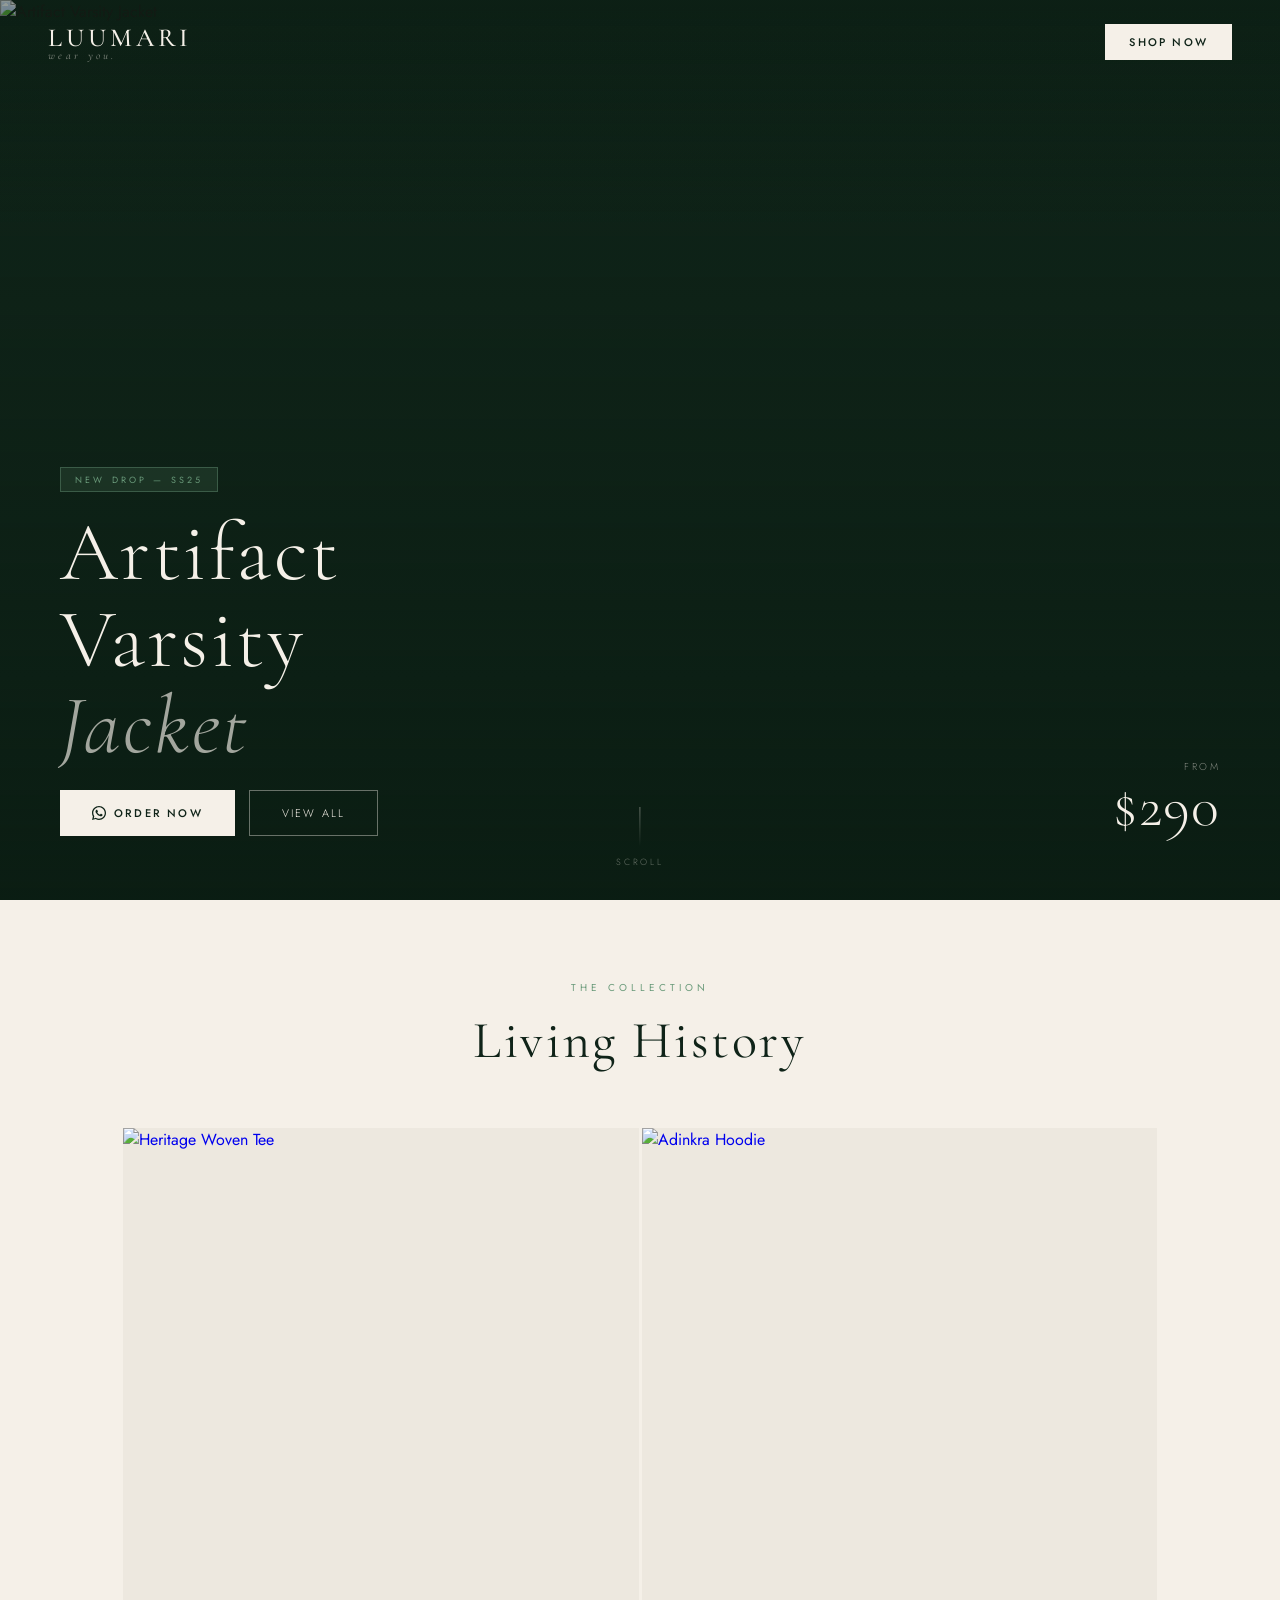
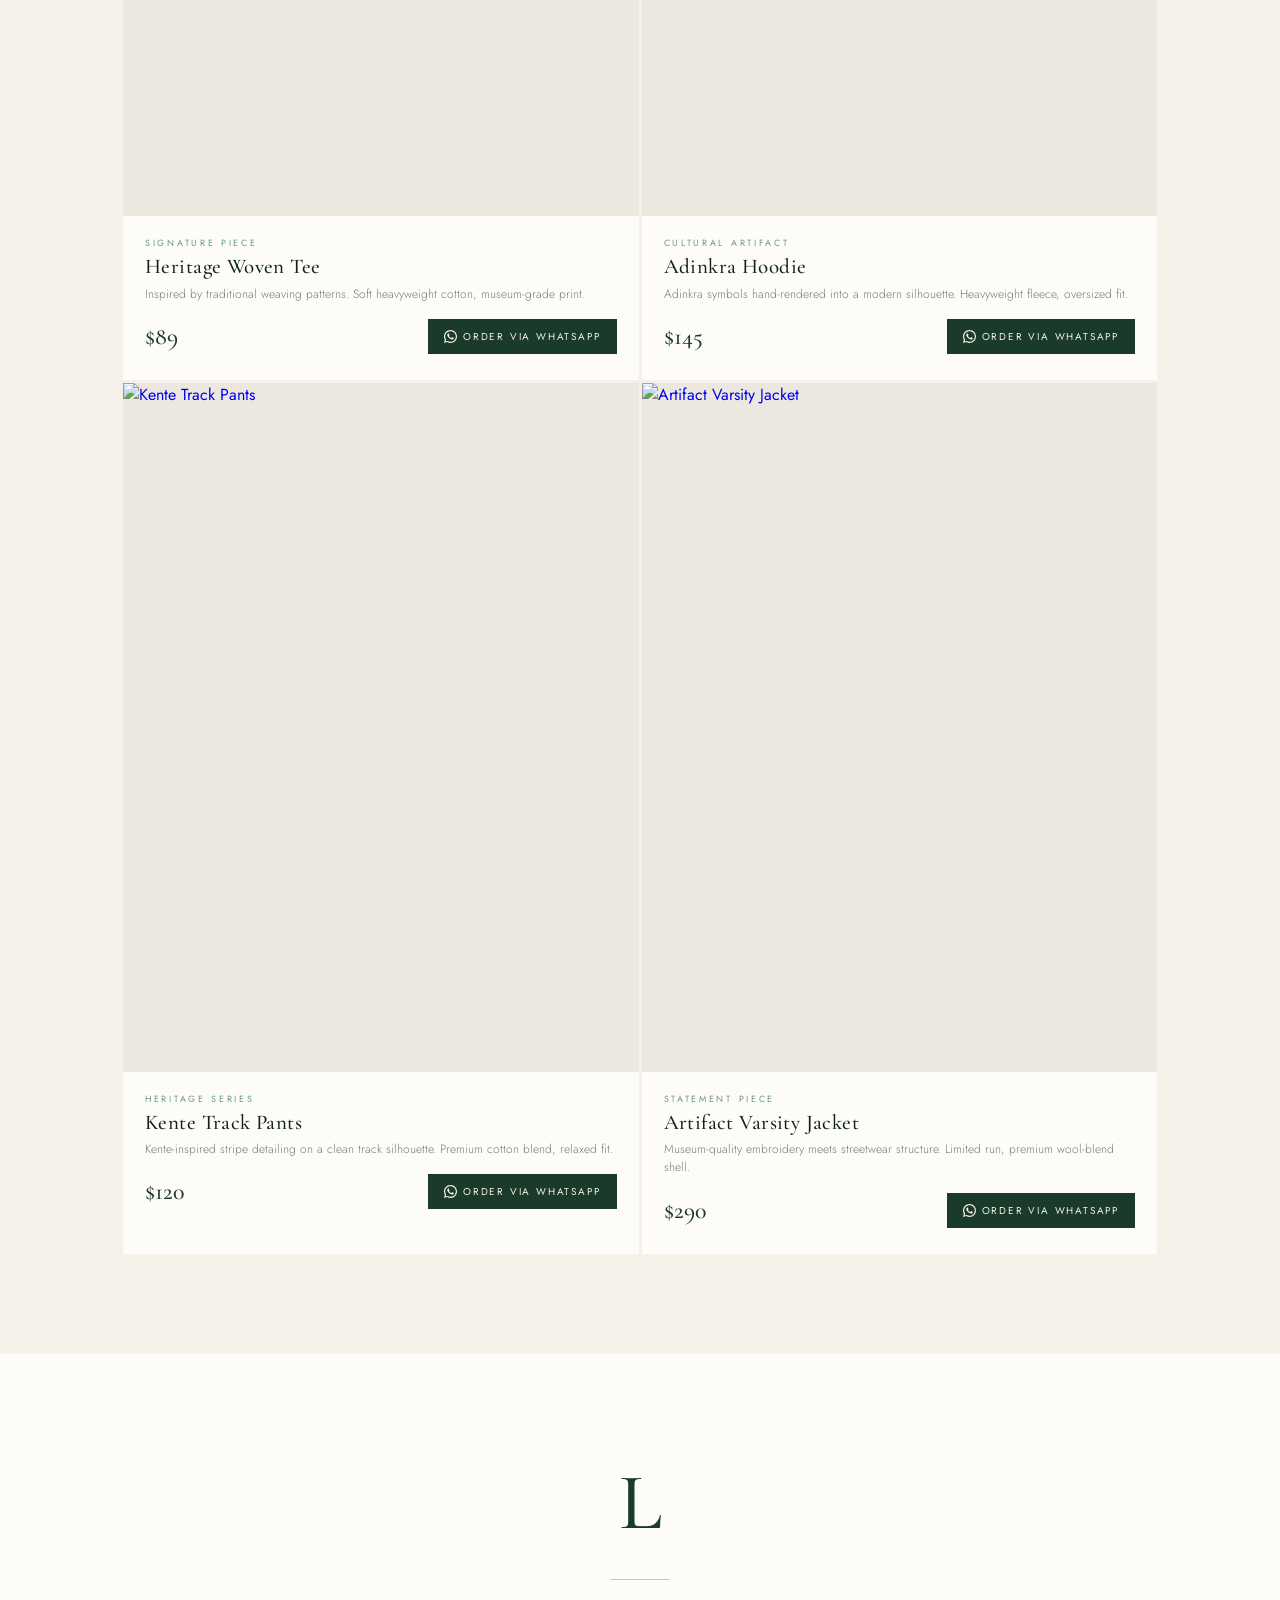
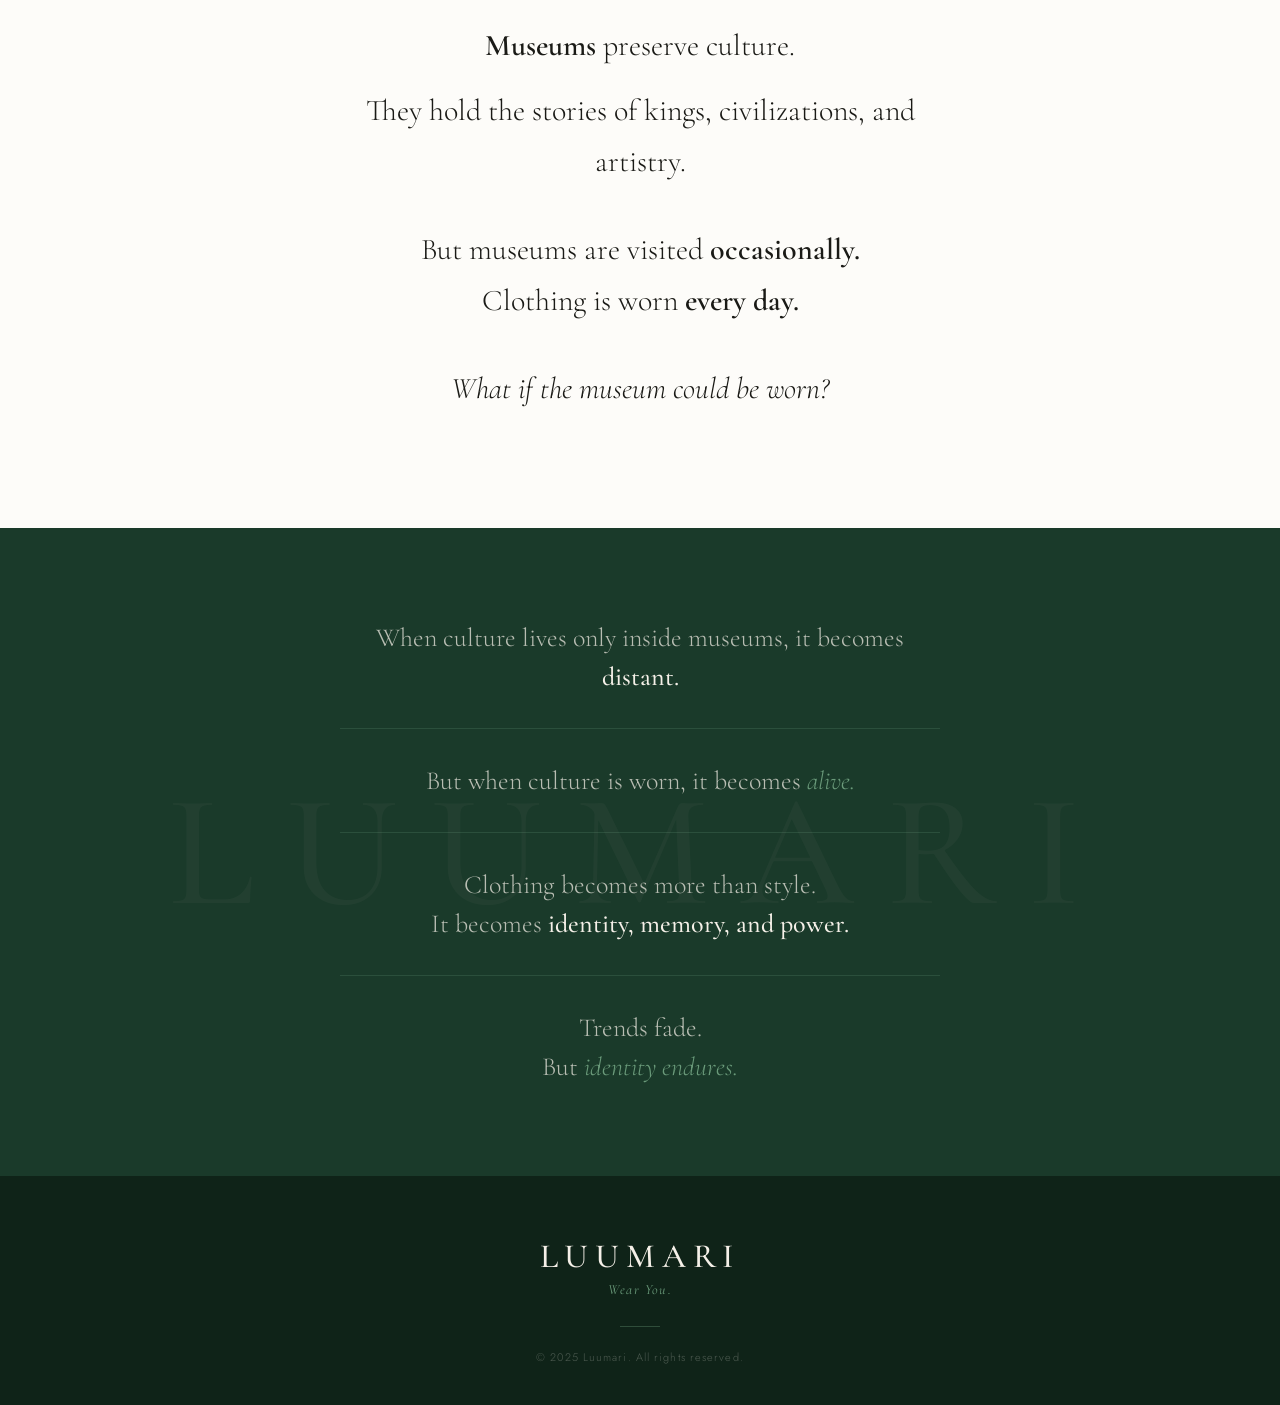
==== luumari-1.html @ 7f10e428 "Rename luumari-6.html to luumari-1.html" ====
<!DOCTYPE html>
<html lang="en">
<head>
<meta charset="UTF-8" />
<meta name="viewport" content="width=device-width, initial-scale=1.0" />
<title>LUUMARI — Wear You.</title>
<link href="https://fonts.googleapis.com/css2?family=Cormorant+Garamond:ital,wght@0,300;0,400;0,500;0,600;1,300;1,400;1,500&family=Jost:wght@200;300;400;500&display=swap" rel="stylesheet">
<style>
  :root {
    --forest: #1a3a2a;
    --forest-deep: #0f2318;
    --sage: #6a9a7a;
    --cream: #f5f0e8;
    --cream-dark: #ede8df;
    --ink: #1a1a16;
    --muted: #7a7a72;
    --white: #fdfcf9;
  }

  * { margin: 0; padding: 0; box-sizing: border-box; }
  html { scroll-behavior: smooth; }

  body {
    font-family: 'Jost', sans-serif;
    background: var(--cream);
    color: var(--ink);
    overflow-x: hidden;
  }

  /* ── NAV ── */
  nav {
    position: fixed;
    top: 0; left: 0; right: 0;
    z-index: 100;
    padding: 22px 48px;
    display: flex;
    align-items: center;
    justify-content: space-between;
    /* starts transparent over hero image */
    background: transparent;
    transition: background 0.5s ease, backdrop-filter 0.5s ease, border-color 0.5s ease;
    border-bottom: 1px solid transparent;
  }
  nav.scrolled {
    background: rgba(245,240,232,0.93);
    backdrop-filter: blur(14px);
    border-bottom-color: rgba(26,58,42,0.1);
  }

  .nav-logo {
    font-family: 'Cormorant Garamond', serif;
    font-size: 26px;
    font-weight: 500;
    letter-spacing: 0.15em;
    color: var(--cream);
    text-decoration: none;
    transition: color 0.5s ease;
  }
  .nav-logo span {
    font-style: italic;
    font-weight: 300;
    font-size: 11px;
    display: block;
    letter-spacing: 0.3em;
    color: rgba(245,240,232,0.6);
    margin-top: -4px;
    text-transform: lowercase;
    transition: color 0.5s ease;
  }
  nav.scrolled .nav-logo { color: var(--forest-deep); }
  nav.scrolled .nav-logo span { color: var(--sage); }

  .nav-cta {
    background: var(--cream);
    color: var(--forest-deep);
    text-decoration: none;
    padding: 10px 24px;
    font-size: 11px;
    letter-spacing: 0.2em;
    text-transform: uppercase;
    font-weight: 500;
    transition: background 0.3s, color 0.3s;
  }
  nav.scrolled .nav-cta {
    background: var(--forest);
    color: var(--cream);
  }
  .nav-cta:hover { opacity: 0.85; }

  /* ── HERO — full bleed product image ── */
  .hero {
    position: relative;
    width: 100%;
    height: 100vh;
    min-height: 600px;
    overflow: hidden;
    background: var(--forest-deep);
  }

  .hero-img {
    position: absolute;
    inset: 0;
    width: 100%; height: 100%;
    object-fit: cover;
    object-position: center top;
    display: block;
    /* subtle zoom-in on load */
    animation: heroZoom 8s ease forwards;
  }

  @keyframes heroZoom {
    from { transform: scale(1.08); }
    to   { transform: scale(1.0); }
  }

  /* dark gradient at bottom for text legibility */
  .hero-gradient {
    position: absolute;
    inset: 0;
    background:
      linear-gradient(to top, rgba(10,28,18,0.82) 0%, rgba(10,28,18,0.3) 40%, rgba(10,28,18,0.08) 70%, transparent 100%);
    pointer-events: none;
  }

  /* thin top gradient so nav reads on image */
  .hero-gradient-top {
    position: absolute;
    inset: 0;
    background: linear-gradient(to bottom, rgba(10,28,18,0.45) 0%, transparent 25%);
    pointer-events: none;
  }

  .hero-content {
    position: absolute;
    bottom: 0; left: 0; right: 0;
    padding: 0 60px 64px;
    display: flex;
    align-items: flex-end;
    justify-content: space-between;
    gap: 40px;
  }

  .hero-text { flex: 1; }

  .hero-tag {
    display: inline-block;
    font-size: 9px;
    letter-spacing: 0.35em;
    text-transform: uppercase;
    color: var(--sage);
    background: rgba(106,154,122,0.15);
    border: 1px solid rgba(106,154,122,0.4);
    padding: 5px 14px;
    margin-bottom: 18px;
    animation: fadeUp 0.7s 0.2s ease both;
  }

  .hero h1 {
    font-family: 'Cormorant Garamond', serif;
    font-size: clamp(42px, 6.5vw, 86px);
    font-weight: 300;
    color: var(--cream);
    line-height: 1.04;
    letter-spacing: 0.03em;
    margin-bottom: 20px;
    animation: fadeUp 0.7s 0.35s ease both;
  }
  .hero h1 em { font-style: italic; color: rgba(245,240,232,0.65); }

  .hero-actions {
    display: flex;
    gap: 14px;
    flex-wrap: wrap;
    animation: fadeUp 0.7s 0.5s ease both;
  }

  .hero-btn-primary {
    background: var(--cream);
    color: var(--forest-deep);
    text-decoration: none;
    padding: 14px 32px;
    font-size: 11px;
    letter-spacing: 0.2em;
    text-transform: uppercase;
    font-weight: 500;
    transition: opacity 0.3s;
    display: inline-flex;
    align-items: center;
    gap: 8px;
  }
  .hero-btn-primary:hover { opacity: 0.88; }

  .hero-btn-secondary {
    border: 1px solid rgba(245,240,232,0.4);
    color: var(--cream);
    text-decoration: none;
    padding: 14px 32px;
    font-size: 11px;
    letter-spacing: 0.2em;
    text-transform: uppercase;
    font-weight: 300;
    transition: border-color 0.3s, background 0.3s;
  }
  .hero-btn-secondary:hover {
    border-color: rgba(245,240,232,0.8);
    background: rgba(245,240,232,0.08);
  }

  /* price badge — top right of hero */
  .hero-badge {
    flex-shrink: 0;
    text-align: right;
    animation: fadeUp 0.7s 0.6s ease both;
  }
  .hero-badge-label {
    font-size: 10px;
    letter-spacing: 0.25em;
    text-transform: uppercase;
    color: rgba(245,240,232,0.5);
    display: block;
    margin-bottom: 4px;
    font-weight: 300;
  }
  .hero-badge-price {
    font-family: 'Cormorant Garamond', serif;
    font-size: clamp(36px, 5vw, 58px);
    font-weight: 300;
    color: var(--cream);
    line-height: 1;
    letter-spacing: 0.02em;
  }

  /* scroll indicator */
  .scroll-hint {
    position: absolute;
    bottom: 32px;
    left: 50%;
    transform: translateX(-50%);
    display: flex;
    flex-direction: column;
    align-items: center;
    gap: 8px;
    animation: fadeIn 1s 1.2s ease both;
    pointer-events: none;
  }
  .scroll-hint span {
    font-size: 9px;
    letter-spacing: 0.3em;
    text-transform: uppercase;
    color: rgba(245,240,232,0.4);
    font-weight: 300;
  }
  .scroll-line {
    width: 1px;
    height: 40px;
    background: linear-gradient(to bottom, rgba(245,240,232,0.4), transparent);
    animation: scrollPulse 2s 1.5s ease-in-out infinite;
  }
  @keyframes scrollPulse {
    0%,100% { opacity: 0.4; transform: scaleY(1); }
    50% { opacity: 1; transform: scaleY(0.6); }
  }

  /* ── PRODUCT GRID ── */
  .products {
    padding: 80px 0 100px;
    background: var(--cream);
  }
  .section-header {
    text-align: center;
    margin-bottom: 56px;
    padding: 0 24px;
  }
  .section-eyebrow {
    font-size: 10px;
    letter-spacing: 0.4em;
    text-transform: uppercase;
    color: var(--sage);
    margin-bottom: 14px;
    font-weight: 400;
    display: block;
  }
  .section-title {
    font-family: 'Cormorant Garamond', serif;
    font-size: clamp(32px, 5vw, 52px);
    font-weight: 400;
    color: var(--forest-deep);
    letter-spacing: 0.05em;
  }

  .products-grid {
    display: grid;
    grid-template-columns: repeat(2, 1fr);
    gap: 3px;
    max-width: 1040px;
    margin: 0 auto;
    padding: 0 3px;
  }

  .product-card {
    background: var(--white);
    overflow: hidden;
    text-decoration: none;
    display: block;
    transition: transform 0.4s ease, box-shadow 0.4s ease;
  }
  .product-card:hover {
    transform: translateY(-6px);
    box-shadow: 0 20px 60px rgba(15,35,24,0.15);
  }

  .product-img-wrap {
    width: 100%;
    aspect-ratio: 3/4;
    overflow: hidden;
    position: relative;
    background: var(--cream-dark);
  }
  .product-img {
    width: 100%; height: 100%;
    object-fit: cover;
    display: block;
    transition: transform 0.7s ease;
  }
  .product-card:hover .product-img { transform: scale(1.06); }

  .product-overlay {
    position: absolute;
    inset: 0;
    background: rgba(15,35,24,0.45);
    display: flex;
    align-items: center;
    justify-content: center;
    opacity: 0;
    transition: opacity 0.4s ease;
  }
  .product-card:hover .product-overlay { opacity: 1; }
  .overlay-text {
    color: var(--cream);
    font-size: 11px;
    letter-spacing: 0.25em;
    text-transform: uppercase;
    font-weight: 400;
    border: 1px solid rgba(245,240,232,0.6);
    padding: 12px 28px;
  }

  .product-info {
    padding: 20px 22px 26px;
    border-top: 1px solid var(--cream-dark);
  }
  .product-tag {
    font-size: 9px;
    letter-spacing: 0.3em;
    text-transform: uppercase;
    color: var(--sage);
    font-weight: 400;
    margin-bottom: 5px;
    display: block;
  }
  .product-name {
    font-family: 'Cormorant Garamond', serif;
    font-size: 21px;
    font-weight: 500;
    color: var(--forest-deep);
    margin-bottom: 4px;
    line-height: 1.25;
    letter-spacing: 0.02em;
  }
  .product-desc {
    font-size: 12px;
    color: var(--muted);
    line-height: 1.55;
    font-weight: 300;
    margin-bottom: 16px;
  }
  .product-footer {
    display: flex;
    align-items: center;
    justify-content: space-between;
    gap: 12px;
  }
  .product-price {
    font-family: 'Cormorant Garamond', serif;
    font-size: 24px;
    font-weight: 500;
    color: var(--forest);
  }
  .product-btn {
    background: var(--forest);
    color: var(--cream);
    border: none;
    padding: 10px 16px;
    font-family: 'Jost', sans-serif;
    font-size: 10px;
    letter-spacing: 0.18em;
    text-transform: uppercase;
    cursor: pointer;
    transition: background 0.3s;
    text-decoration: none;
    display: inline-flex;
    align-items: center;
    gap: 6px;
    white-space: nowrap;
  }
  .product-btn:hover { background: var(--forest-deep); }
  .product-btn svg { width: 13px; height: 13px; fill: currentColor; flex-shrink: 0; }

  /* ── MANIFESTO ── */
  .manifesto {
    background: var(--white);
    padding: 100px 24px;
    text-align: center;
  }
  .manifesto-l {
    font-family: 'Cormorant Garamond', serif;
    font-size: 80px;
    color: var(--forest);
    font-weight: 500;
    margin-bottom: 28px;
    display: block;
  }
  .manifesto-rule {
    width: 60px; height: 1px;
    background: var(--forest);
    margin: 0 auto 40px;
    opacity: 0.25;
  }
  .manifesto p {
    font-family: 'Cormorant Garamond', serif;
    font-size: clamp(20px, 3vw, 30px);
    font-weight: 300;
    color: var(--ink);
    line-height: 1.7;
    max-width: 580px;
    margin: 0 auto 14px;
  }
  .manifesto p strong { font-weight: 600; }
  .manifesto p em { font-style: italic; }

  /* ── VISION BAND ── */
  .vision-band {
    background: var(--forest);
    padding: 90px 24px;
    display: flex;
    flex-direction: column;
    align-items: center;
    overflow: hidden;
    position: relative;
  }
  .vision-band::before {
    content: 'LUUMARI';
    font-family: 'Cormorant Garamond', serif;
    font-size: clamp(60px, 14vw, 160px);
    font-weight: 500;
    color: rgba(245,240,232,0.035);
    position: absolute;
    white-space: nowrap;
    letter-spacing: 0.2em;
    pointer-events: none;
    top: 50%;
    transform: translateY(-50%);
    user-select: none;
  }
  .vision-statements {
    display: flex;
    flex-direction: column;
    align-items: center;
    gap: 32px;
    max-width: 600px;
    text-align: center;
    position: relative;
    z-index: 1;
  }
  .vision-item {
    font-family: 'Cormorant Garamond', serif;
    font-size: clamp(18px, 3vw, 26px);
    color: rgba(245,240,232,0.72);
    font-weight: 300;
    line-height: 1.5;
    border-top: 1px solid rgba(106,154,122,0.22);
    padding-top: 32px;
    width: 100%;
  }
  .vision-item:first-child { border-top: none; padding-top: 0; }
  .vision-item strong { color: var(--cream); font-weight: 500; }
  .vision-item em { font-style: italic; color: var(--sage); }

  /* ── FOOTER ── */
  footer {
    background: var(--forest-deep);
    padding: 60px 24px 40px;
    text-align: center;
  }
  .footer-logo {
    font-family: 'Cormorant Garamond', serif;
    font-size: 34px;
    font-weight: 500;
    letter-spacing: 0.2em;
    color: var(--cream);
    display: block;
    margin-bottom: 4px;
  }
  .footer-tagline {
    font-family: 'Cormorant Garamond', serif;
    font-style: italic;
    font-size: 14px;
    color: var(--sage);
    letter-spacing: 0.1em;
    margin-bottom: 28px;
    display: block;
  }
  .footer-rule {
    width: 40px; height: 1px;
    background: rgba(106,154,122,0.35);
    margin: 0 auto 22px;
  }
  .footer-copy {
    font-size: 11px;
    color: rgba(245,240,232,0.28);
    letter-spacing: 0.1em;
    font-weight: 300;
  }

  /* ── ANIMATIONS ── */
  @keyframes fadeUp {
    from { opacity: 0; transform: translateY(22px); }
    to   { opacity: 1; transform: translateY(0); }
  }
  @keyframes fadeIn {
    from { opacity: 0; }
    to   { opacity: 1; }
  }

  /* ── MOBILE ── */
  @media (max-width: 680px) {
    nav { padding: 18px 20px; }
    .hero-content {
      flex-direction: column;
      align-items: flex-start;
      padding: 0 24px 48px;
      gap: 20px;
    }
    .hero-badge { text-align: left; }
    .scroll-hint { display: none; }
    .products-grid { grid-template-columns: 1fr; }
    .vision-band { padding: 60px 20px; }
    .product-info { padding: 16px 16px 20px; }
  }
</style>
</head>
<body>

<!-- NAV -->
<nav id="nav">
  <a href="#" class="nav-logo">
    LUUMARI
    <span>Wear You.</span>
  </a>
  <a href="#products" class="nav-cta">Shop Now</a>
</nav>

<!-- HERO — full bleed product image -->
<section class="hero">
  <!-- Varsity jacket / styled model shot from Unsplash -->
  <img
    class="hero-img"
    src="https://images.unsplash.com/photo-1551488831-00ddcb6c6bd3?w=1800&q=90&fit=crop&crop=top"
    alt="Artifact Varsity Jacket"
  />
  <div class="hero-gradient-top"></div>
  <div class="hero-gradient"></div>

  <div class="hero-content">
    <div class="hero-text">
      <span class="hero-tag">New Drop — SS25</span>
      <h1>Artifact<br>Varsity<br><em>Jacket</em></h1>
      <div class="hero-actions">
        <a href="https://wa.me/1234567890?text=Hi%20Luumari%2C%20I%27m%20interested%20in%20the%20Artifact%20Varsity%20Jacket" class="hero-btn-primary" target="_blank" rel="noopener">
          <svg width="14" height="14" viewBox="0 0 24 24" fill="currentColor"><path d="M17.472 14.382c-.297-.149-1.758-.867-2.03-.967-.273-.099-.471-.148-.67.15-.197.297-.767.966-.94 1.164-.173.199-.347.223-.644.075-.297-.15-1.255-.463-2.39-1.475-.883-.788-1.48-1.761-1.653-2.059-.173-.297-.018-.458.13-.606.134-.133.298-.347.446-.52.149-.174.198-.298.298-.497.099-.198.05-.371-.025-.52-.075-.149-.669-1.612-.916-2.207-.242-.579-.487-.5-.669-.51-.173-.008-.371-.01-.57-.01-.198 0-.52.074-.792.372-.272.297-1.04 1.016-1.04 2.479 0 1.462 1.065 2.875 1.213 3.074.149.198 2.096 3.2 5.077 4.487.709.306 1.262.489 1.694.625.712.227 1.36.195 1.871.118.571-.085 1.758-.719 2.006-1.413.248-.694.248-1.289.173-1.413-.074-.124-.272-.198-.57-.347z"/><path d="M12.005 0C5.374 0 0 5.373 0 12c0 2.117.554 4.103 1.523 5.83L.057 23.868l6.192-1.626C7.957 23.437 9.942 24 12.005 24 18.63 24 24 18.627 24 12S18.63 0 12.005 0zm.001 21.818c-1.832 0-3.53-.494-4.99-1.352l-.357-.211-3.676.965.983-3.58-.234-.368A9.808 9.808 0 012.18 12c0-5.415 4.409-9.818 9.826-9.818 5.417 0 9.826 4.403 9.826 9.818 0 5.415-4.41 9.818-9.826 9.818z"/></svg>
          Order Now
        </a>
        <a href="#products" class="hero-btn-secondary">View All</a>
      </div>
    </div>

    <div class="hero-badge">
      <span class="hero-badge-label">From</span>
      <span class="hero-badge-price">$290</span>
    </div>
  </div>

  <div class="scroll-hint">
    <div class="scroll-line"></div>
    <span>Scroll</span>
  </div>
</section>

<!-- PRODUCT GRID -->
<section class="products" id="products">
  <div class="section-header">
    <span class="section-eyebrow">The Collection</span>
    <h2 class="section-title">Living History</h2>
  </div>

  <div class="products-grid">

    <!-- Product 1 -->
    <a href="https://wa.me/1234567890?text=Hi%20Luumari%2C%20I%27m%20interested%20in%20the%20Heritage%20Woven%20Tee" class="product-card" target="_blank" rel="noopener">
      <div class="product-img-wrap">
        <img class="product-img"
          src="https://images.unsplash.com/photo-1620799140408-edc6dcb6d633?w=800&q=80&fit=crop&crop=top"
          alt="Heritage Woven Tee" loading="lazy" />
        <div class="product-overlay"><span class="overlay-text">Order on WhatsApp</span></div>
      </div>
      <div class="product-info">
        <span class="product-tag">Signature Piece</span>
        <div class="product-name">Heritage Woven Tee</div>
        <div class="product-desc">Inspired by traditional weaving patterns. Soft heavyweight cotton, museum-grade print.</div>
        <div class="product-footer">
          <span class="product-price">$89</span>
          <span class="product-btn">
            <svg viewBox="0 0 24 24"><path d="M17.472 14.382c-.297-.149-1.758-.867-2.03-.967-.273-.099-.471-.148-.67.15-.197.297-.767.966-.94 1.164-.173.199-.347.223-.644.075-.297-.15-1.255-.463-2.39-1.475-.883-.788-1.48-1.761-1.653-2.059-.173-.297-.018-.458.13-.606.134-.133.298-.347.446-.52.149-.174.198-.298.298-.497.099-.198.05-.371-.025-.52-.075-.149-.669-1.612-.916-2.207-.242-.579-.487-.5-.669-.51-.173-.008-.371-.01-.57-.01-.198 0-.52.074-.792.372-.272.297-1.04 1.016-1.04 2.479 0 1.462 1.065 2.875 1.213 3.074.149.198 2.096 3.2 5.077 4.487.709.306 1.262.489 1.694.625.712.227 1.36.195 1.871.118.571-.085 1.758-.719 2.006-1.413.248-.694.248-1.289.173-1.413-.074-.124-.272-.198-.57-.347z"/><path d="M12.005 0C5.374 0 0 5.373 0 12c0 2.117.554 4.103 1.523 5.83L.057 23.868l6.192-1.626C7.957 23.437 9.942 24 12.005 24 18.63 24 24 18.627 24 12S18.63 0 12.005 0zm.001 21.818c-1.832 0-3.53-.494-4.99-1.352l-.357-.211-3.676.965.983-3.58-.234-.368A9.808 9.808 0 012.18 12c0-5.415 4.409-9.818 9.826-9.818 5.417 0 9.826 4.403 9.826 9.818 0 5.415-4.41 9.818-9.826 9.818z"/></svg>
            Order via WhatsApp
          </span>
        </div>
      </div>
    </a>

    <!-- Product 2 -->
    <a href="https://wa.me/1234567890?text=Hi%20Luumari%2C%20I%27m%20interested%20in%20the%20Adinkra%20Hoodie" class="product-card" target="_blank" rel="noopener">
      <div class="product-img-wrap">
        <img class="product-img"
          src="https://images.unsplash.com/photo-1611911813383-67769b37a149?w=800&q=80&fit=crop&crop=top"
          alt="Adinkra Hoodie" loading="lazy" />
        <div class="product-overlay"><span class="overlay-text">Order on WhatsApp</span></div>
      </div>
      <div class="product-info">
        <span class="product-tag">Cultural Artifact</span>
        <div class="product-name">Adinkra Hoodie</div>
        <div class="product-desc">Adinkra symbols hand-rendered into a modern silhouette. Heavyweight fleece, oversized fit.</div>
        <div class="product-footer">
          <span class="product-price">$145</span>
          <span class="product-btn">
            <svg viewBox="0 0 24 24"><path d="M17.472 14.382c-.297-.149-1.758-.867-2.03-.967-.273-.099-.471-.148-.67.15-.197.297-.767.966-.94 1.164-.173.199-.347.223-.644.075-.297-.15-1.255-.463-2.39-1.475-.883-.788-1.48-1.761-1.653-2.059-.173-.297-.018-.458.13-.606.134-.133.298-.347.446-.52.149-.174.198-.298.298-.497.099-.198.05-.371-.025-.52-.075-.149-.669-1.612-.916-2.207-.242-.579-.487-.5-.669-.51-.173-.008-.371-.01-.57-.01-.198 0-.52.074-.792.372-.272.297-1.04 1.016-1.04 2.479 0 1.462 1.065 2.875 1.213 3.074.149.198 2.096 3.2 5.077 4.487.709.306 1.262.489 1.694.625.712.227 1.36.195 1.871.118.571-.085 1.758-.719 2.006-1.413.248-.694.248-1.289.173-1.413-.074-.124-.272-.198-.57-.347z"/><path d="M12.005 0C5.374 0 0 5.373 0 12c0 2.117.554 4.103 1.523 5.83L.057 23.868l6.192-1.626C7.957 23.437 9.942 24 12.005 24 18.63 24 24 18.627 24 12S18.63 0 12.005 0zm.001 21.818c-1.832 0-3.53-.494-4.99-1.352l-.357-.211-3.676.965.983-3.58-.234-.368A9.808 9.808 0 012.18 12c0-5.415 4.409-9.818 9.826-9.818 5.417 0 9.826 4.403 9.826 9.818 0 5.415-4.41 9.818-9.826 9.818z"/></svg>
            Order via WhatsApp
          </span>
        </div>
      </div>
    </a>

    <!-- Product 3 -->
    <a href="https://wa.me/1234567890?text=Hi%20Luumari%2C%20I%27m%20interested%20in%20the%20Kente%20Track%20Pants" class="product-card" target="_blank" rel="noopener">
      <div class="product-img-wrap">
        <img class="product-img"
          src="https://images.unsplash.com/photo-1509631179647-0177331693ae?w=800&q=80&fit=crop&crop=top"
          alt="Kente Track Pants" loading="lazy" />
        <div class="product-overlay"><span class="overlay-text">Order on WhatsApp</span></div>
      </div>
      <div class="product-info">
        <span class="product-tag">Heritage Series</span>
        <div class="product-name">Kente Track Pants</div>
        <div class="product-desc">Kente-inspired stripe detailing on a clean track silhouette. Premium cotton blend, relaxed fit.</div>
        <div class="product-footer">
          <span class="product-price">$120</span>
          <span class="product-btn">
            <svg viewBox="0 0 24 24"><path d="M17.472 14.382c-.297-.149-1.758-.867-2.03-.967-.273-.099-.471-.148-.67.15-.197.297-.767.966-.94 1.164-.173.199-.347.223-.644.075-.297-.15-1.255-.463-2.39-1.475-.883-.788-1.48-1.761-1.653-2.059-.173-.297-.018-.458.13-.606.134-.133.298-.347.446-.52.149-.174.198-.298.298-.497.099-.198.05-.371-.025-.52-.075-.149-.669-1.612-.916-2.207-.242-.579-.487-.5-.669-.51-.173-.008-.371-.01-.57-.01-.198 0-.52.074-.792.372-.272.297-1.04 1.016-1.04 2.479 0 1.462 1.065 2.875 1.213 3.074.149.198 2.096 3.2 5.077 4.487.709.306 1.262.489 1.694.625.712.227 1.36.195 1.871.118.571-.085 1.758-.719 2.006-1.413.248-.694.248-1.289.173-1.413-.074-.124-.272-.198-.57-.347z"/><path d="M12.005 0C5.374 0 0 5.373 0 12c0 2.117.554 4.103 1.523 5.83L.057 23.868l6.192-1.626C7.957 23.437 9.942 24 12.005 24 18.63 24 24 18.627 24 12S18.63 0 12.005 0zm.001 21.818c-1.832 0-3.53-.494-4.99-1.352l-.357-.211-3.676.965.983-3.58-.234-.368A9.808 9.808 0 012.18 12c0-5.415 4.409-9.818 9.826-9.818 5.417 0 9.826 4.403 9.826 9.818 0 5.415-4.41 9.818-9.826 9.818z"/></svg>
            Order via WhatsApp
          </span>
        </div>
      </div>
    </a>

    <!-- Product 4 -->
    <a href="https://wa.me/1234567890?text=Hi%20Luumari%2C%20I%27m%20interested%20in%20the%20Artifact%20Varsity%20Jacket" class="product-card" target="_blank" rel="noopener">
      <div class="product-img-wrap">
        <img class="product-img"
          src="https://images.unsplash.com/photo-1551488831-00ddcb6c6bd3?w=800&q=80&fit=crop&crop=top"
          alt="Artifact Varsity Jacket" loading="lazy" />
        <div class="product-overlay"><span class="overlay-text">Order on WhatsApp</span></div>
      </div>
      <div class="product-info">
        <span class="product-tag">Statement Piece</span>
        <div class="product-name">Artifact Varsity Jacket</div>
        <div class="product-desc">Museum-quality embroidery meets streetwear structure. Limited run, premium wool-blend shell.</div>
        <div class="product-footer">
          <span class="product-price">$290</span>
          <span class="product-btn">
            <svg viewBox="0 0 24 24"><path d="M17.472 14.382c-.297-.149-1.758-.867-2.03-.967-.273-.099-.471-.148-.67.15-.197.297-.767.966-.94 1.164-.173.199-.347.223-.644.075-.297-.15-1.255-.463-2.39-1.475-.883-.788-1.48-1.761-1.653-2.059-.173-.297-.018-.458.13-.606.134-.133.298-.347.446-.52.149-.174.198-.298.298-.497.099-.198.05-.371-.025-.52-.075-.149-.669-1.612-.916-2.207-.242-.579-.487-.5-.669-.51-.173-.008-.371-.01-.57-.01-.198 0-.52.074-.792.372-.272.297-1.04 1.016-1.04 2.479 0 1.462 1.065 2.875 1.213 3.074.149.198 2.096 3.2 5.077 4.487.709.306 1.262.489 1.694.625.712.227 1.36.195 1.871.118.571-.085 1.758-.719 2.006-1.413.248-.694.248-1.289.173-1.413-.074-.124-.272-.198-.57-.347z"/><path d="M12.005 0C5.374 0 0 5.373 0 12c0 2.117.554 4.103 1.523 5.83L.057 23.868l6.192-1.626C7.957 23.437 9.942 24 12.005 24 18.63 24 24 18.627 24 12S18.63 0 12.005 0zm.001 21.818c-1.832 0-3.53-.494-4.99-1.352l-.357-.211-3.676.965.983-3.58-.234-.368A9.808 9.808 0 012.18 12c0-5.415 4.409-9.818 9.826-9.818 5.417 0 9.826 4.403 9.826 9.818 0 5.415-4.41 9.818-9.826 9.818z"/></svg>
            Order via WhatsApp
          </span>
        </div>
      </div>
    </a>

  </div>
</section>

<!-- THE IDEA -->
<section class="manifesto">
  <span class="manifesto-l">L</span>
  <div class="manifesto-rule"></div>
  <p><strong>Museums</strong> preserve culture.</p>
  <p>They hold the stories of kings, civilizations, and artistry.</p>
  <br>
  <p>But museums are visited <strong>occasionally.</strong><br>Clothing is worn <strong>every day.</strong></p>
  <br>
  <p><em>What if the museum could be worn?</em></p>
</section>

<!-- VISION BAND -->
<section class="vision-band">
  <div class="vision-statements">
    <div class="vision-item">When culture lives only inside museums, it becomes <strong>distant.</strong></div>
    <div class="vision-item">But when culture is worn, it becomes <em>alive.</em></div>
    <div class="vision-item">Clothing becomes more than style.<br>It becomes <strong>identity, memory, and power.</strong></div>
    <div class="vision-item">Trends fade.<br>But <em>identity endures.</em></div>
  </div>
</section>

<!-- FOOTER -->
<footer>
  <span class="footer-logo">LUUMARI</span>
  <span class="footer-tagline">Wear You.</span>
  <div class="footer-rule"></div>
  <p class="footer-copy">© 2025 Luumari. All rights reserved.</p>
</footer>

<script>
  // Nav becomes solid on scroll
  const nav = document.getElementById('nav');
  window.addEventListener('scroll', () => {
    nav.classList.toggle('scrolled', window.scrollY > 60);
  }, { passive: true });
</script>

</body>
</html>
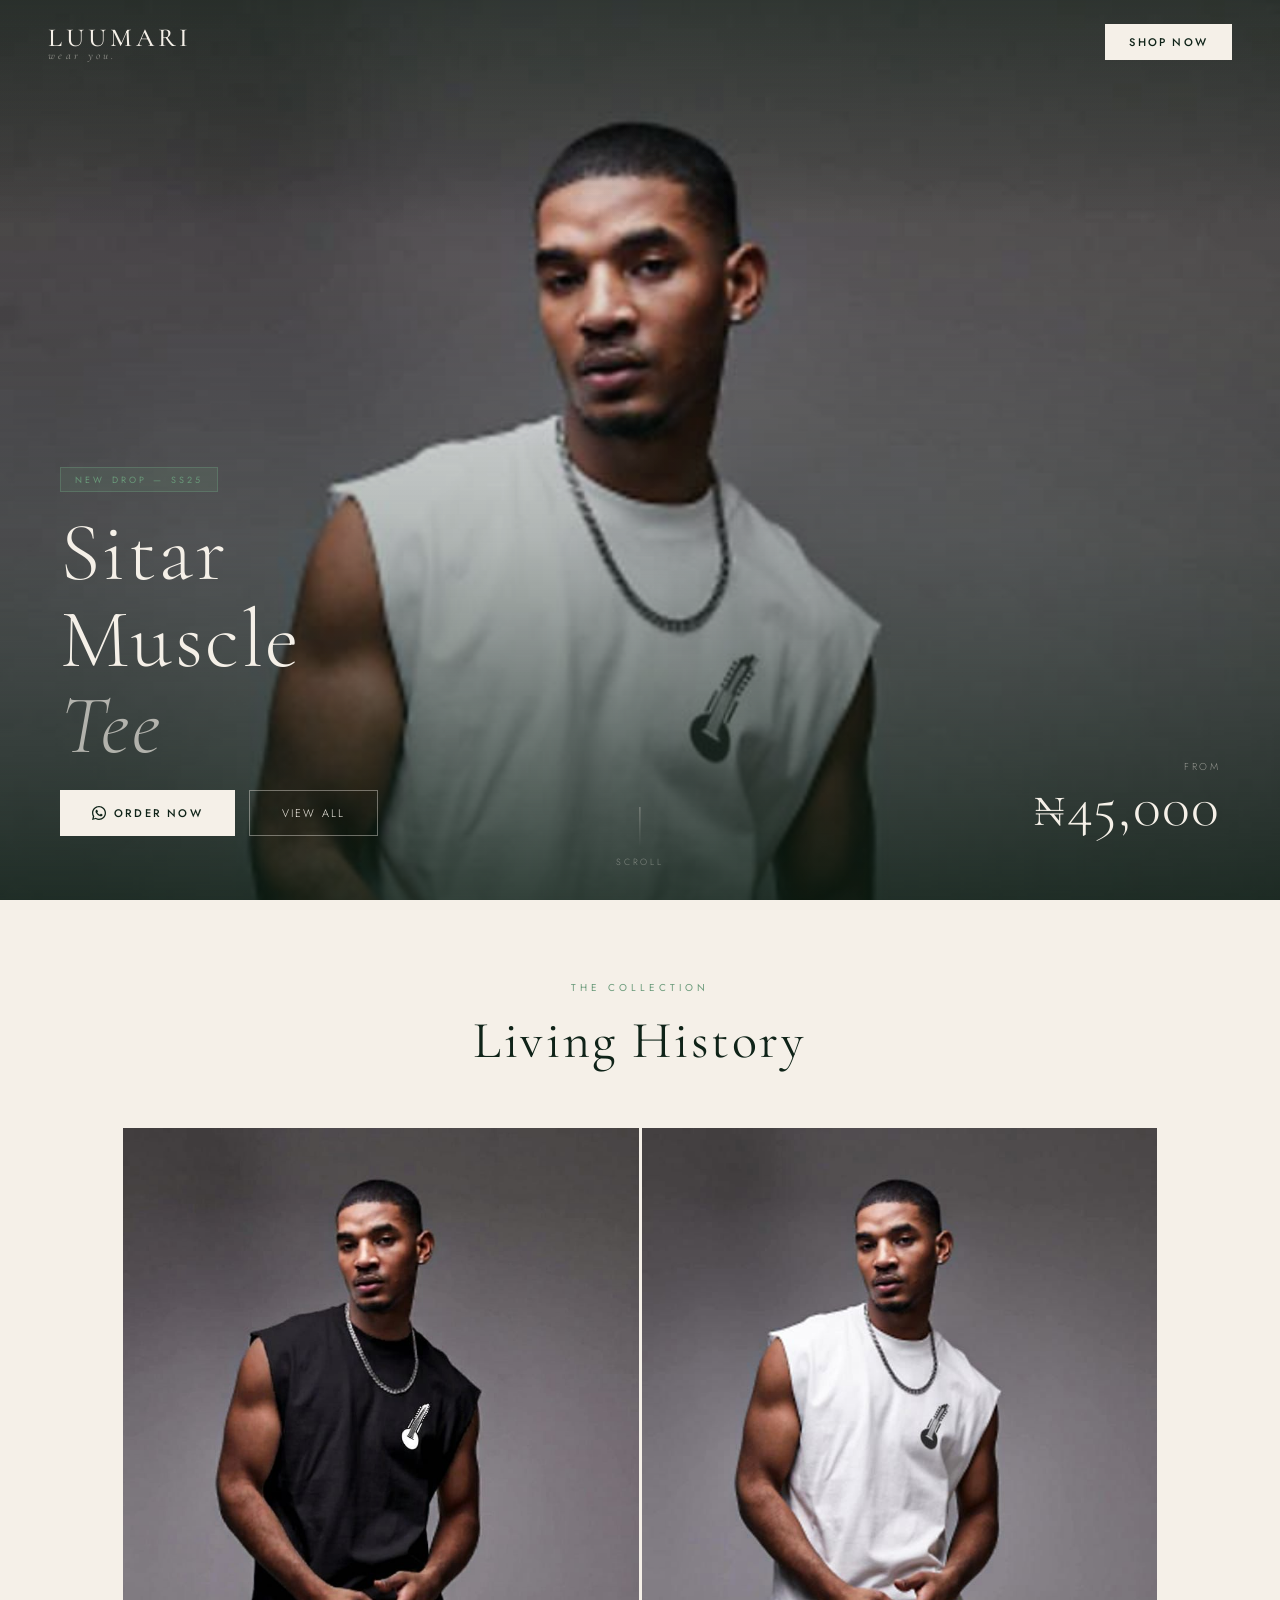
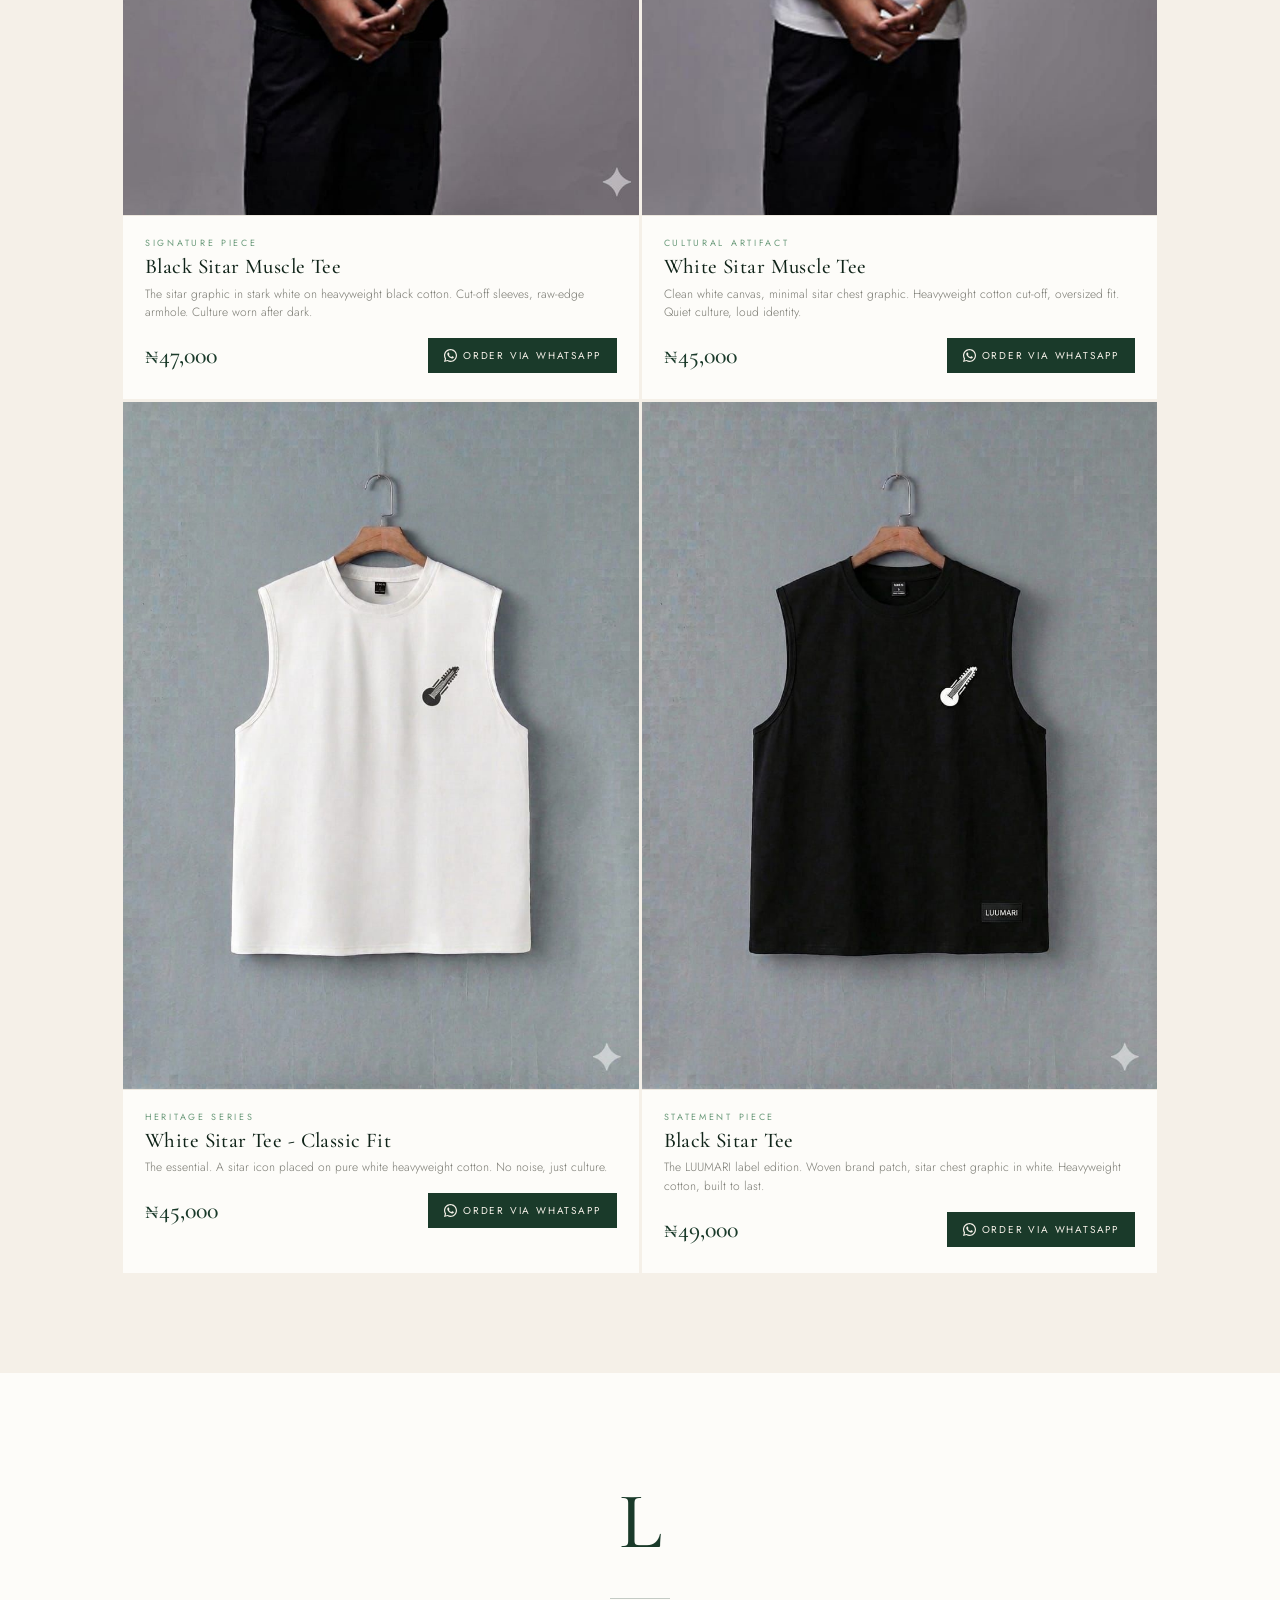
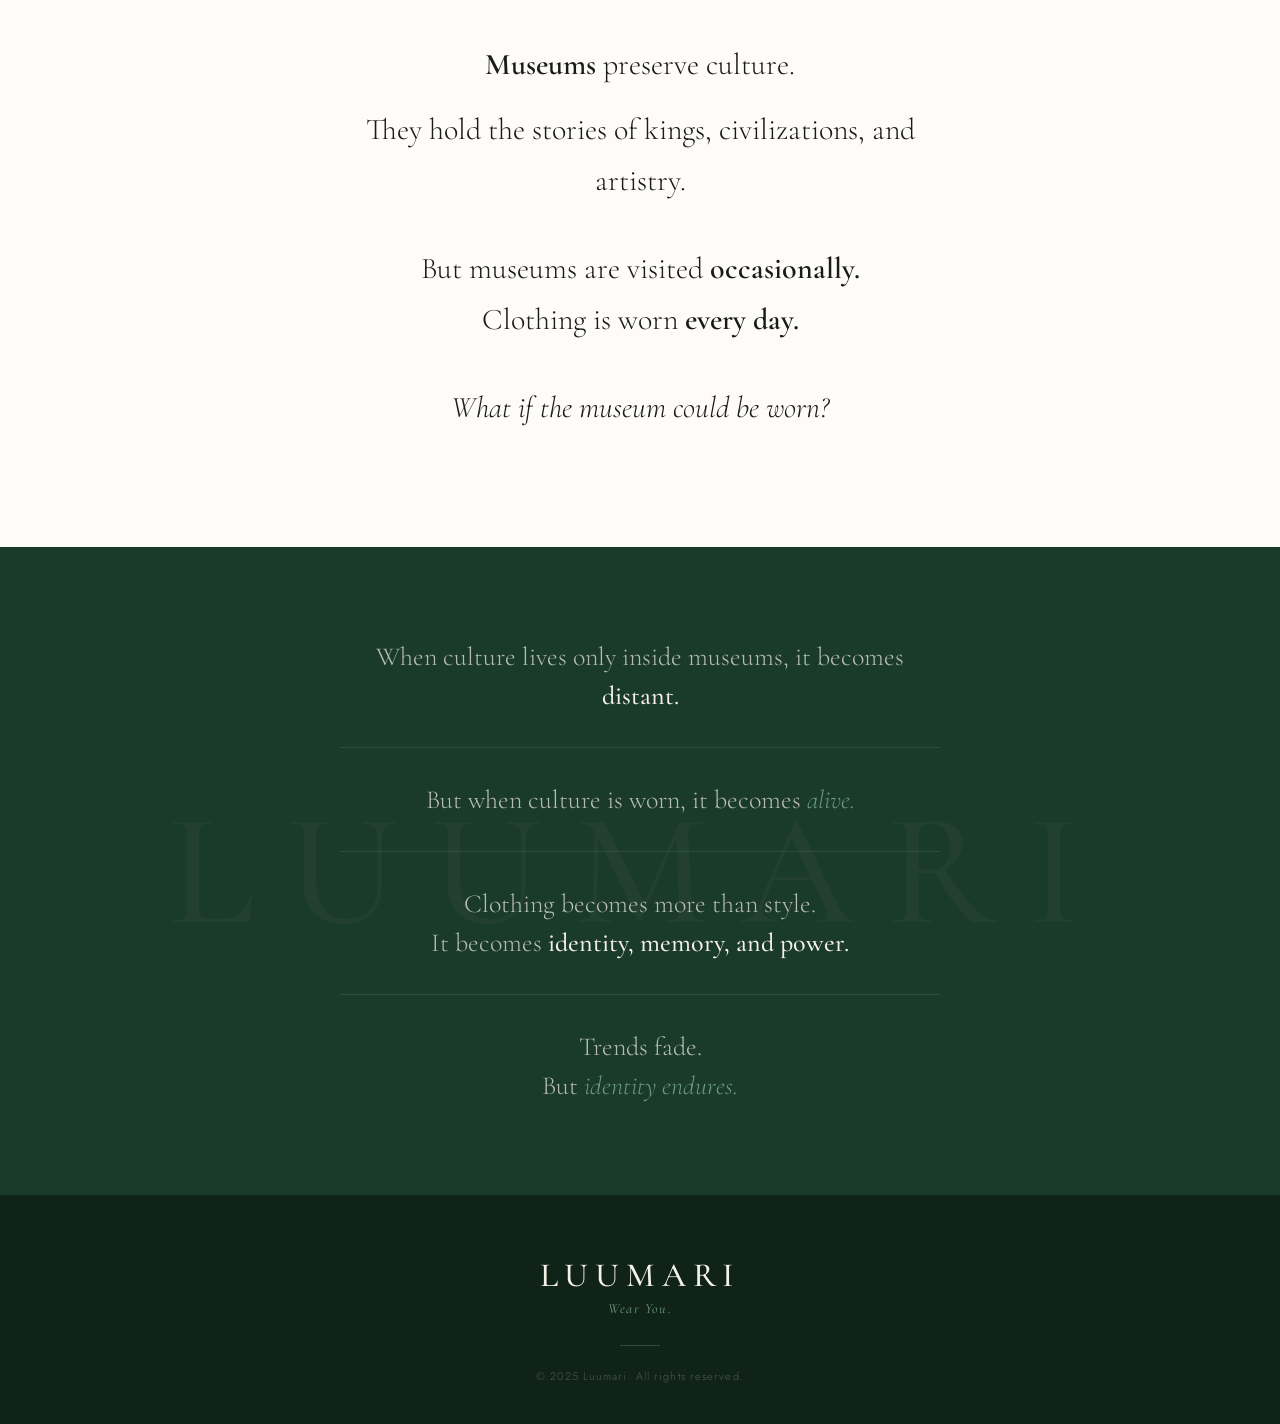
==== commit c571ddc9: "Rename luumari-6.html to luumari-1.html" ====
--- a/luumari-1.html
+++ b/luumari-1.html
@@ -565,7 +565,7 @@
   <!-- Varsity jacket / styled model shot from Unsplash -->
   <img
     class="hero-img"
-    src="https://images.unsplash.com/photo-1551488831-00ddcb6c6bd3?w=1800&q=90&fit=crop&crop=top"
+    src="./assets/images/luumari-model-in-white.jpg"
     alt="Artifact Varsity Jacket"
   />
   <div class="hero-gradient-top"></div>
@@ -574,7 +574,7 @@
   <div class="hero-content">
     <div class="hero-text">
       <span class="hero-tag">New Drop — SS25</span>
-      <h1>Artifact<br>Varsity<br><em>Jacket</em></h1>
+      <h1>Sitar<br>Muscle<br><em>Tee</em></h1>
       <div class="hero-actions">
         <a href="https://wa.me/1234567890?text=Hi%20Luumari%2C%20I%27m%20interested%20in%20the%20Artifact%20Varsity%20Jacket" class="hero-btn-primary" target="_blank" rel="noopener">
           <svg width="14" height="14" viewBox="0 0 24 24" fill="currentColor"><path d="M17.472 14.382c-.297-.149-1.758-.867-2.03-.967-.273-.099-.471-.148-.67.15-.197.297-.767.966-.94 1.164-.173.199-.347.223-.644.075-.297-.15-1.255-.463-2.39-1.475-.883-.788-1.48-1.761-1.653-2.059-.173-.297-.018-.458.13-.606.134-.133.298-.347.446-.52.149-.174.198-.298.298-.497.099-.198.05-.371-.025-.52-.075-.149-.669-1.612-.916-2.207-.242-.579-.487-.5-.669-.51-.173-.008-.371-.01-.57-.01-.198 0-.52.074-.792.372-.272.297-1.04 1.016-1.04 2.479 0 1.462 1.065 2.875 1.213 3.074.149.198 2.096 3.2 5.077 4.487.709.306 1.262.489 1.694.625.712.227 1.36.195 1.871.118.571-.085 1.758-.719 2.006-1.413.248-.694.248-1.289.173-1.413-.074-.124-.272-.198-.57-.347z"/><path d="M12.005 0C5.374 0 0 5.373 0 12c0 2.117.554 4.103 1.523 5.83L.057 23.868l6.192-1.626C7.957 23.437 9.942 24 12.005 24 18.63 24 24 18.627 24 12S18.63 0 12.005 0zm.001 21.818c-1.832 0-3.53-.494-4.99-1.352l-.357-.211-3.676.965.983-3.58-.234-.368A9.808 9.808 0 012.18 12c0-5.415 4.409-9.818 9.826-9.818 5.417 0 9.826 4.403 9.826 9.818 0 5.415-4.41 9.818-9.826 9.818z"/></svg>
@@ -586,7 +586,7 @@
 
     <div class="hero-badge">
       <span class="hero-badge-label">From</span>
-      <span class="hero-badge-price">$290</span>
+      <span class="hero-badge-price">₦45,000</span>
     </div>
   </div>
 
@@ -609,16 +609,16 @@
     <a href="https://wa.me/1234567890?text=Hi%20Luumari%2C%20I%27m%20interested%20in%20the%20Heritage%20Woven%20Tee" class="product-card" target="_blank" rel="noopener">
       <div class="product-img-wrap">
         <img class="product-img"
-          src="https://images.unsplash.com/photo-1620799140408-edc6dcb6d633?w=800&q=80&fit=crop&crop=top"
-          alt="Heritage Woven Tee" loading="lazy" />
+          src="./assets/images/luumari-model-in-black.jpg"
+          alt="Black Sitar Muscle Tee" loading="lazy" />
         <div class="product-overlay"><span class="overlay-text">Order on WhatsApp</span></div>
       </div>
       <div class="product-info">
         <span class="product-tag">Signature Piece</span>
-        <div class="product-name">Heritage Woven Tee</div>
-        <div class="product-desc">Inspired by traditional weaving patterns. Soft heavyweight cotton, museum-grade print.</div>
+        <div class="product-name">Black Sitar Muscle Tee</div>
+        <div class="product-desc">The sitar graphic in stark white on heavyweight black cotton. Cut-off sleeves, raw-edge armhole. Culture worn after dark.</div>
         <div class="product-footer">
-          <span class="product-price">$89</span>
+          <span class="product-price">₦47,000</span>
           <span class="product-btn">
             <svg viewBox="0 0 24 24"><path d="M17.472 14.382c-.297-.149-1.758-.867-2.03-.967-.273-.099-.471-.148-.67.15-.197.297-.767.966-.94 1.164-.173.199-.347.223-.644.075-.297-.15-1.255-.463-2.39-1.475-.883-.788-1.48-1.761-1.653-2.059-.173-.297-.018-.458.13-.606.134-.133.298-.347.446-.52.149-.174.198-.298.298-.497.099-.198.05-.371-.025-.52-.075-.149-.669-1.612-.916-2.207-.242-.579-.487-.5-.669-.51-.173-.008-.371-.01-.57-.01-.198 0-.52.074-.792.372-.272.297-1.04 1.016-1.04 2.479 0 1.462 1.065 2.875 1.213 3.074.149.198 2.096 3.2 5.077 4.487.709.306 1.262.489 1.694.625.712.227 1.36.195 1.871.118.571-.085 1.758-.719 2.006-1.413.248-.694.248-1.289.173-1.413-.074-.124-.272-.198-.57-.347z"/><path d="M12.005 0C5.374 0 0 5.373 0 12c0 2.117.554 4.103 1.523 5.83L.057 23.868l6.192-1.626C7.957 23.437 9.942 24 12.005 24 18.63 24 24 18.627 24 12S18.63 0 12.005 0zm.001 21.818c-1.832 0-3.53-.494-4.99-1.352l-.357-.211-3.676.965.983-3.58-.234-.368A9.808 9.808 0 012.18 12c0-5.415 4.409-9.818 9.826-9.818 5.417 0 9.826 4.403 9.826 9.818 0 5.415-4.41 9.818-9.826 9.818z"/></svg>
             Order via WhatsApp
@@ -631,16 +631,16 @@
     <a href="https://wa.me/1234567890?text=Hi%20Luumari%2C%20I%27m%20interested%20in%20the%20Adinkra%20Hoodie" class="product-card" target="_blank" rel="noopener">
       <div class="product-img-wrap">
         <img class="product-img"
-          src="https://images.unsplash.com/photo-1611911813383-67769b37a149?w=800&q=80&fit=crop&crop=top"
-          alt="Adinkra Hoodie" loading="lazy" />
+          src="./assets/images/luumari-model-in-white.jpg"
+          alt="White Sitar Muscle Tee" loading="lazy" />
         <div class="product-overlay"><span class="overlay-text">Order on WhatsApp</span></div>
       </div>
       <div class="product-info">
         <span class="product-tag">Cultural Artifact</span>
-        <div class="product-name">Adinkra Hoodie</div>
-        <div class="product-desc">Adinkra symbols hand-rendered into a modern silhouette. Heavyweight fleece, oversized fit.</div>
+        <div class="product-name">White Sitar Muscle Tee</div>
+        <div class="product-desc">Clean white canvas, minimal sitar chest graphic. Heavyweight cotton cut-off, oversized fit. Quiet culture, loud identity.</div>
         <div class="product-footer">
-          <span class="product-price">$145</span>
+          <span class="product-price">₦45,000</span>
           <span class="product-btn">
             <svg viewBox="0 0 24 24"><path d="M17.472 14.382c-.297-.149-1.758-.867-2.03-.967-.273-.099-.471-.148-.67.15-.197.297-.767.966-.94 1.164-.173.199-.347.223-.644.075-.297-.15-1.255-.463-2.39-1.475-.883-.788-1.48-1.761-1.653-2.059-.173-.297-.018-.458.13-.606.134-.133.298-.347.446-.52.149-.174.198-.298.298-.497.099-.198.05-.371-.025-.52-.075-.149-.669-1.612-.916-2.207-.242-.579-.487-.5-.669-.51-.173-.008-.371-.01-.57-.01-.198 0-.52.074-.792.372-.272.297-1.04 1.016-1.04 2.479 0 1.462 1.065 2.875 1.213 3.074.149.198 2.096 3.2 5.077 4.487.709.306 1.262.489 1.694.625.712.227 1.36.195 1.871.118.571-.085 1.758-.719 2.006-1.413.248-.694.248-1.289.173-1.413-.074-.124-.272-.198-.57-.347z"/><path d="M12.005 0C5.374 0 0 5.373 0 12c0 2.117.554 4.103 1.523 5.83L.057 23.868l6.192-1.626C7.957 23.437 9.942 24 12.005 24 18.63 24 24 18.627 24 12S18.63 0 12.005 0zm.001 21.818c-1.832 0-3.53-.494-4.99-1.352l-.357-.211-3.676.965.983-3.58-.234-.368A9.808 9.808 0 012.18 12c0-5.415 4.409-9.818 9.826-9.818 5.417 0 9.826 4.403 9.826 9.818 0 5.415-4.41 9.818-9.826 9.818z"/></svg>
             Order via WhatsApp
@@ -653,16 +653,16 @@
     <a href="https://wa.me/1234567890?text=Hi%20Luumari%2C%20I%27m%20interested%20in%20the%20Kente%20Track%20Pants" class="product-card" target="_blank" rel="noopener">
       <div class="product-img-wrap">
         <img class="product-img"
-          src="https://images.unsplash.com/photo-1509631179647-0177331693ae?w=800&q=80&fit=crop&crop=top"
-          alt="Kente Track Pants" loading="lazy" />
+          src="./assets/images/luumari-white-tee.jpg"
+          alt="White Sitar Tee - Classic Fit" loading="lazy" />
         <div class="product-overlay"><span class="overlay-text">Order on WhatsApp</span></div>
       </div>
       <div class="product-info">
         <span class="product-tag">Heritage Series</span>
-        <div class="product-name">Kente Track Pants</div>
-        <div class="product-desc">Kente-inspired stripe detailing on a clean track silhouette. Premium cotton blend, relaxed fit.</div>
+        <div class="product-name">White Sitar Tee - Classic Fit</div>
+        <div class="product-desc">The essential. A sitar icon placed on pure white heavyweight cotton. No noise, just culture.</div>
         <div class="product-footer">
-          <span class="product-price">$120</span>
+          <span class="product-price">₦45,000</span>
           <span class="product-btn">
             <svg viewBox="0 0 24 24"><path d="M17.472 14.382c-.297-.149-1.758-.867-2.03-.967-.273-.099-.471-.148-.67.15-.197.297-.767.966-.94 1.164-.173.199-.347.223-.644.075-.297-.15-1.255-.463-2.39-1.475-.883-.788-1.48-1.761-1.653-2.059-.173-.297-.018-.458.13-.606.134-.133.298-.347.446-.52.149-.174.198-.298.298-.497.099-.198.05-.371-.025-.52-.075-.149-.669-1.612-.916-2.207-.242-.579-.487-.5-.669-.51-.173-.008-.371-.01-.57-.01-.198 0-.52.074-.792.372-.272.297-1.04 1.016-1.04 2.479 0 1.462 1.065 2.875 1.213 3.074.149.198 2.096 3.2 5.077 4.487.709.306 1.262.489 1.694.625.712.227 1.36.195 1.871.118.571-.085 1.758-.719 2.006-1.413.248-.694.248-1.289.173-1.413-.074-.124-.272-.198-.57-.347z"/><path d="M12.005 0C5.374 0 0 5.373 0 12c0 2.117.554 4.103 1.523 5.83L.057 23.868l6.192-1.626C7.957 23.437 9.942 24 12.005 24 18.63 24 24 18.627 24 12S18.63 0 12.005 0zm.001 21.818c-1.832 0-3.53-.494-4.99-1.352l-.357-.211-3.676.965.983-3.58-.234-.368A9.808 9.808 0 012.18 12c0-5.415 4.409-9.818 9.826-9.818 5.417 0 9.826 4.403 9.826 9.818 0 5.415-4.41 9.818-9.826 9.818z"/></svg>
             Order via WhatsApp
@@ -675,16 +675,16 @@
     <a href="https://wa.me/1234567890?text=Hi%20Luumari%2C%20I%27m%20interested%20in%20the%20Artifact%20Varsity%20Jacket" class="product-card" target="_blank" rel="noopener">
       <div class="product-img-wrap">
         <img class="product-img"
-          src="https://images.unsplash.com/photo-1551488831-00ddcb6c6bd3?w=800&q=80&fit=crop&crop=top"
-          alt="Artifact Varsity Jacket" loading="lazy" />
+          src="./assets/images/luumari-black-tee.jpg"
+          alt="Black Sitar Tee" loading="lazy" />
         <div class="product-overlay"><span class="overlay-text">Order on WhatsApp</span></div>
       </div>
       <div class="product-info">
         <span class="product-tag">Statement Piece</span>
-        <div class="product-name">Artifact Varsity Jacket</div>
-        <div class="product-desc">Museum-quality embroidery meets streetwear structure. Limited run, premium wool-blend shell.</div>
+        <div class="product-name">Black Sitar Tee</div>
+        <div class="product-desc">The LUUMARI label edition. Woven brand patch, sitar chest graphic in white. Heavyweight cotton, built to last.</div>
         <div class="product-footer">
-          <span class="product-price">$290</span>
+          <span class="product-price">₦49,000</span>
           <span class="product-btn">
             <svg viewBox="0 0 24 24"><path d="M17.472 14.382c-.297-.149-1.758-.867-2.03-.967-.273-.099-.471-.148-.67.15-.197.297-.767.966-.94 1.164-.173.199-.347.223-.644.075-.297-.15-1.255-.463-2.39-1.475-.883-.788-1.48-1.761-1.653-2.059-.173-.297-.018-.458.13-.606.134-.133.298-.347.446-.52.149-.174.198-.298.298-.497.099-.198.05-.371-.025-.52-.075-.149-.669-1.612-.916-2.207-.242-.579-.487-.5-.669-.51-.173-.008-.371-.01-.57-.01-.198 0-.52.074-.792.372-.272.297-1.04 1.016-1.04 2.479 0 1.462 1.065 2.875 1.213 3.074.149.198 2.096 3.2 5.077 4.487.709.306 1.262.489 1.694.625.712.227 1.36.195 1.871.118.571-.085 1.758-.719 2.006-1.413.248-.694.248-1.289.173-1.413-.074-.124-.272-.198-.57-.347z"/><path d="M12.005 0C5.374 0 0 5.373 0 12c0 2.117.554 4.103 1.523 5.83L.057 23.868l6.192-1.626C7.957 23.437 9.942 24 12.005 24 18.63 24 24 18.627 24 12S18.63 0 12.005 0zm.001 21.818c-1.832 0-3.53-.494-4.99-1.352l-.357-.211-3.676.965.983-3.58-.234-.368A9.808 9.808 0 012.18 12c0-5.415 4.409-9.818 9.826-9.818 5.417 0 9.826 4.403 9.826 9.818 0 5.415-4.41 9.818-9.826 9.818z"/></svg>
             Order via WhatsApp
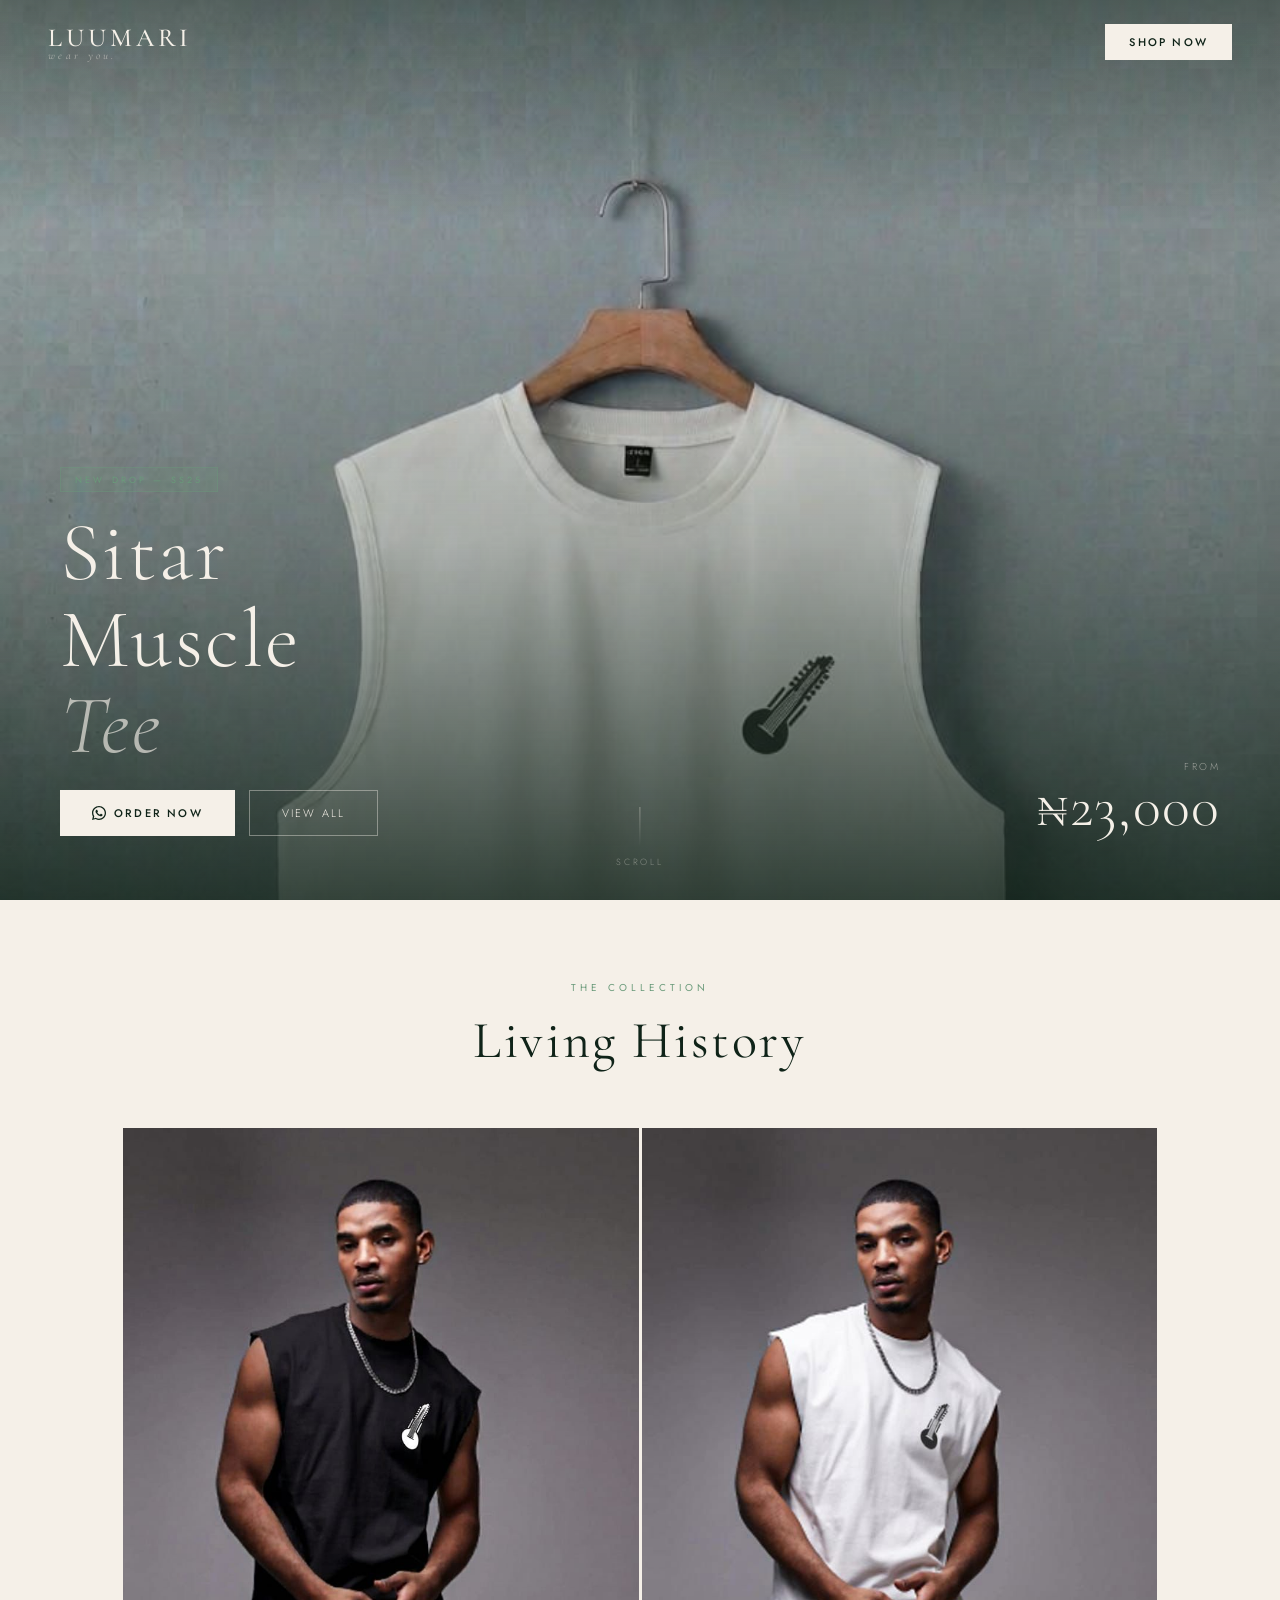
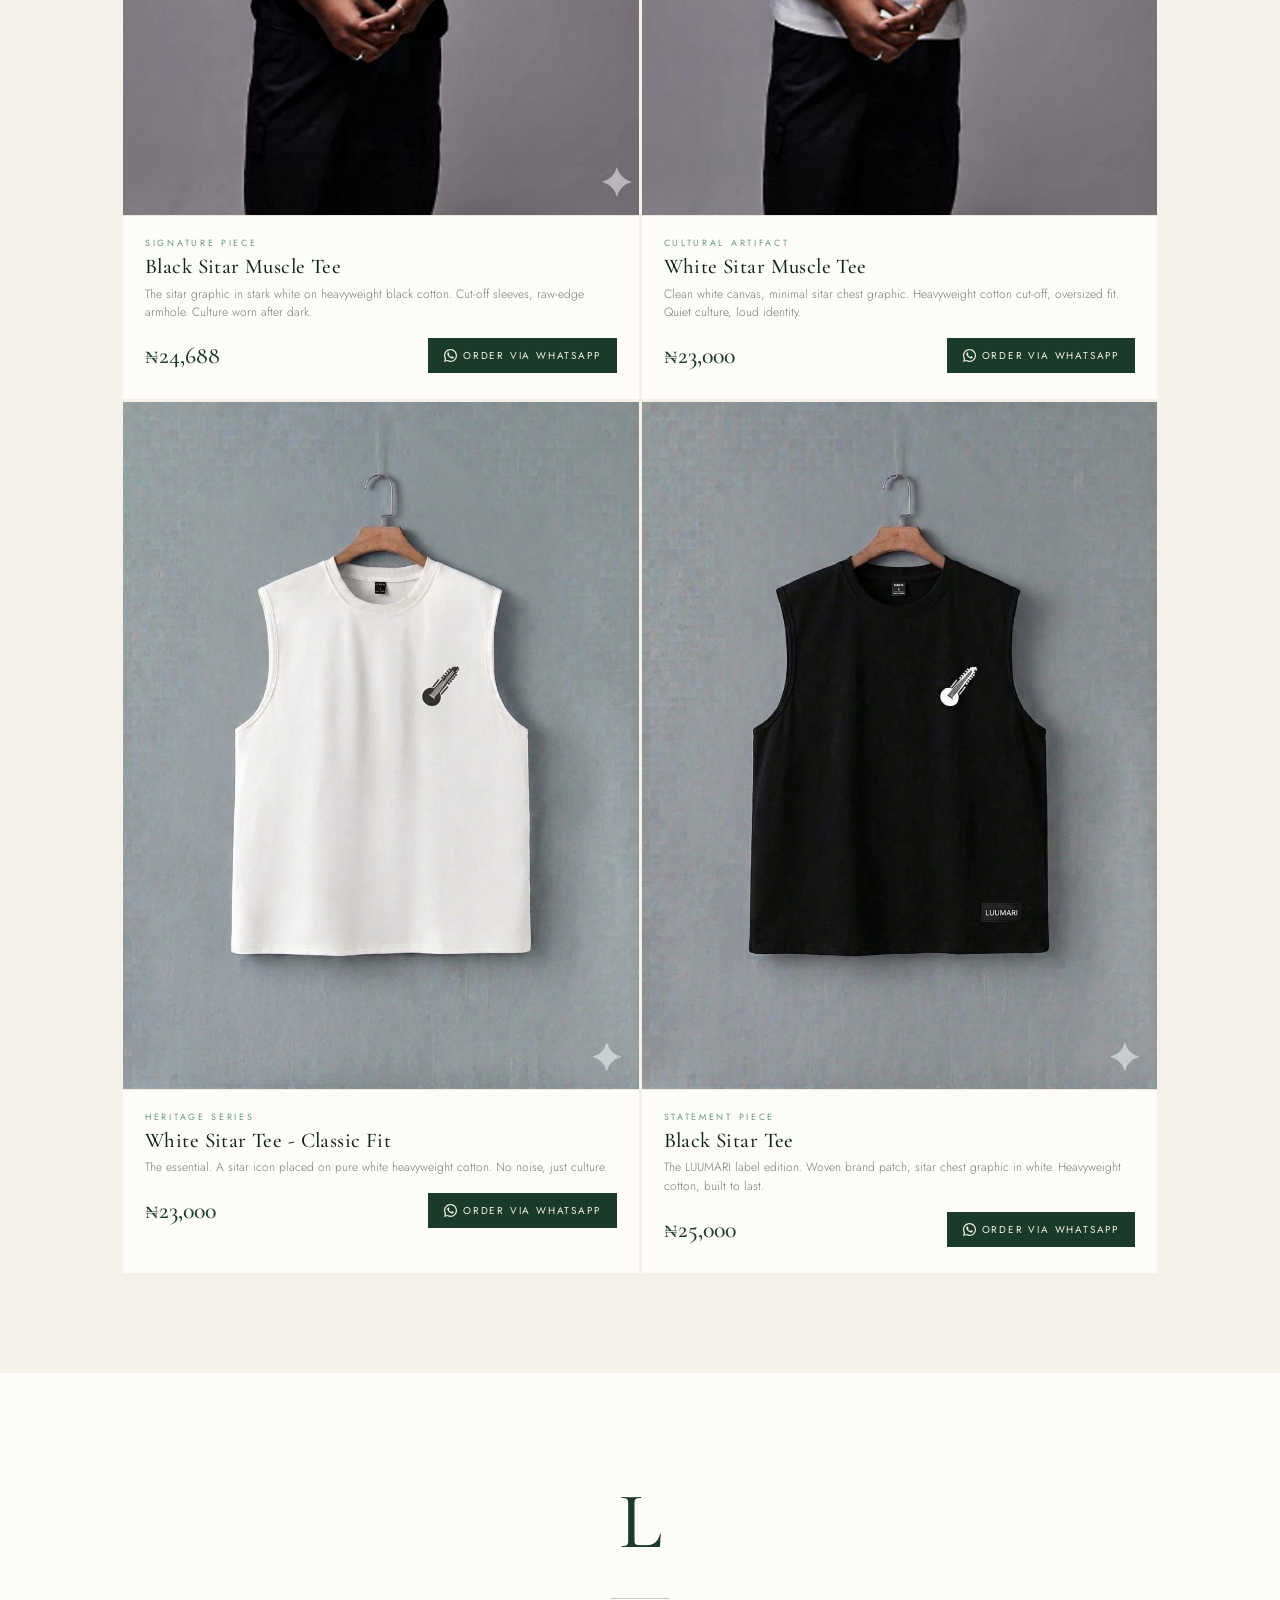
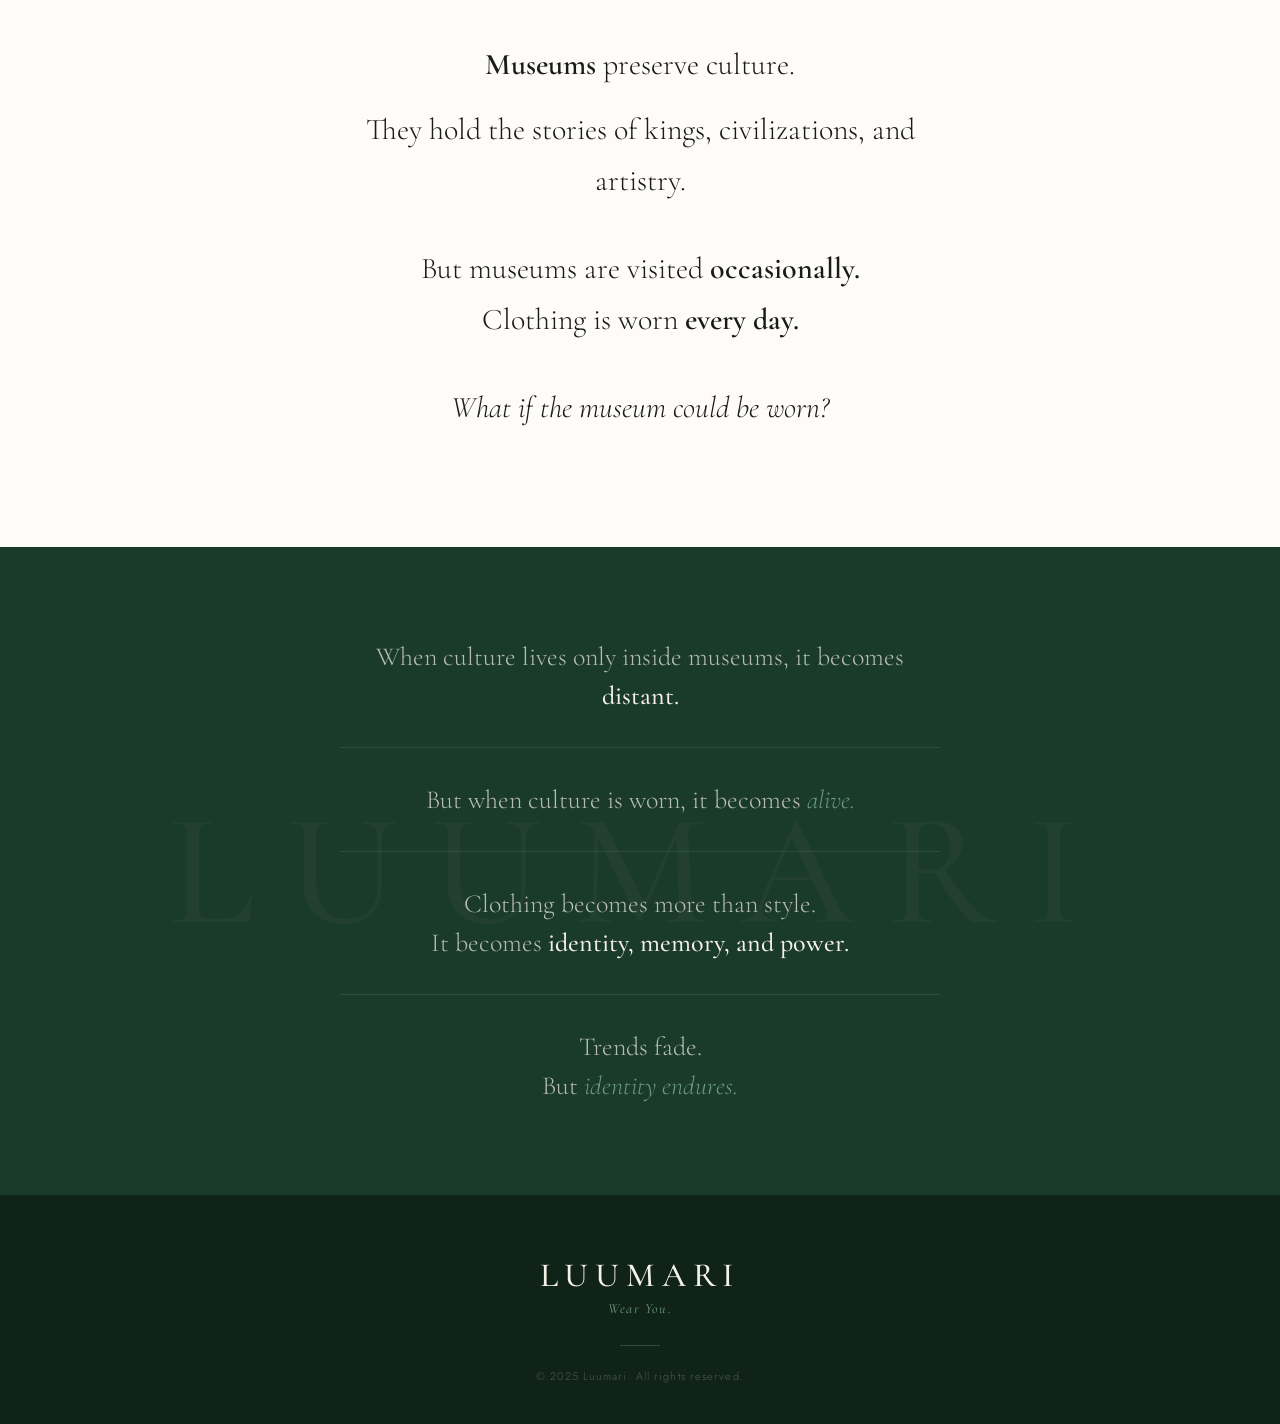
==== commit 690d99c0: "Update luumari-1.html" ====
--- a/luumari-1.html
+++ b/luumari-1.html
@@ -565,7 +565,7 @@
   <!-- Varsity jacket / styled model shot from Unsplash -->
   <img
     class="hero-img"
-    src="./assets/images/luumari-model-in-white.jpg"
+    src="./assets/images/luumari-white-tee.jpg"
     alt="Artifact Varsity Jacket"
   />
   <div class="hero-gradient-top"></div>
@@ -586,7 +586,7 @@
 
     <div class="hero-badge">
       <span class="hero-badge-label">From</span>
-      <span class="hero-badge-price">₦45,000</span>
+      <span class="hero-badge-price">₦23,000</span>
     </div>
   </div>
 
@@ -618,7 +618,7 @@
         <div class="product-name">Black Sitar Muscle Tee</div>
         <div class="product-desc">The sitar graphic in stark white on heavyweight black cotton. Cut-off sleeves, raw-edge armhole. Culture worn after dark.</div>
         <div class="product-footer">
-          <span class="product-price">₦47,000</span>
+          <span class="product-price">₦24,688</span>
           <span class="product-btn">
             <svg viewBox="0 0 24 24"><path d="M17.472 14.382c-.297-.149-1.758-.867-2.03-.967-.273-.099-.471-.148-.67.15-.197.297-.767.966-.94 1.164-.173.199-.347.223-.644.075-.297-.15-1.255-.463-2.39-1.475-.883-.788-1.48-1.761-1.653-2.059-.173-.297-.018-.458.13-.606.134-.133.298-.347.446-.52.149-.174.198-.298.298-.497.099-.198.05-.371-.025-.52-.075-.149-.669-1.612-.916-2.207-.242-.579-.487-.5-.669-.51-.173-.008-.371-.01-.57-.01-.198 0-.52.074-.792.372-.272.297-1.04 1.016-1.04 2.479 0 1.462 1.065 2.875 1.213 3.074.149.198 2.096 3.2 5.077 4.487.709.306 1.262.489 1.694.625.712.227 1.36.195 1.871.118.571-.085 1.758-.719 2.006-1.413.248-.694.248-1.289.173-1.413-.074-.124-.272-.198-.57-.347z"/><path d="M12.005 0C5.374 0 0 5.373 0 12c0 2.117.554 4.103 1.523 5.83L.057 23.868l6.192-1.626C7.957 23.437 9.942 24 12.005 24 18.63 24 24 18.627 24 12S18.63 0 12.005 0zm.001 21.818c-1.832 0-3.53-.494-4.99-1.352l-.357-.211-3.676.965.983-3.58-.234-.368A9.808 9.808 0 012.18 12c0-5.415 4.409-9.818 9.826-9.818 5.417 0 9.826 4.403 9.826 9.818 0 5.415-4.41 9.818-9.826 9.818z"/></svg>
             Order via WhatsApp
@@ -640,7 +640,7 @@
         <div class="product-name">White Sitar Muscle Tee</div>
         <div class="product-desc">Clean white canvas, minimal sitar chest graphic. Heavyweight cotton cut-off, oversized fit. Quiet culture, loud identity.</div>
         <div class="product-footer">
-          <span class="product-price">₦45,000</span>
+          <span class="product-price">₦23,000</span>
           <span class="product-btn">
             <svg viewBox="0 0 24 24"><path d="M17.472 14.382c-.297-.149-1.758-.867-2.03-.967-.273-.099-.471-.148-.67.15-.197.297-.767.966-.94 1.164-.173.199-.347.223-.644.075-.297-.15-1.255-.463-2.39-1.475-.883-.788-1.48-1.761-1.653-2.059-.173-.297-.018-.458.13-.606.134-.133.298-.347.446-.52.149-.174.198-.298.298-.497.099-.198.05-.371-.025-.52-.075-.149-.669-1.612-.916-2.207-.242-.579-.487-.5-.669-.51-.173-.008-.371-.01-.57-.01-.198 0-.52.074-.792.372-.272.297-1.04 1.016-1.04 2.479 0 1.462 1.065 2.875 1.213 3.074.149.198 2.096 3.2 5.077 4.487.709.306 1.262.489 1.694.625.712.227 1.36.195 1.871.118.571-.085 1.758-.719 2.006-1.413.248-.694.248-1.289.173-1.413-.074-.124-.272-.198-.57-.347z"/><path d="M12.005 0C5.374 0 0 5.373 0 12c0 2.117.554 4.103 1.523 5.83L.057 23.868l6.192-1.626C7.957 23.437 9.942 24 12.005 24 18.63 24 24 18.627 24 12S18.63 0 12.005 0zm.001 21.818c-1.832 0-3.53-.494-4.99-1.352l-.357-.211-3.676.965.983-3.58-.234-.368A9.808 9.808 0 012.18 12c0-5.415 4.409-9.818 9.826-9.818 5.417 0 9.826 4.403 9.826 9.818 0 5.415-4.41 9.818-9.826 9.818z"/></svg>
             Order via WhatsApp
@@ -662,7 +662,7 @@
         <div class="product-name">White Sitar Tee - Classic Fit</div>
         <div class="product-desc">The essential. A sitar icon placed on pure white heavyweight cotton. No noise, just culture.</div>
         <div class="product-footer">
-          <span class="product-price">₦45,000</span>
+          <span class="product-price">₦23,000</span>
           <span class="product-btn">
             <svg viewBox="0 0 24 24"><path d="M17.472 14.382c-.297-.149-1.758-.867-2.03-.967-.273-.099-.471-.148-.67.15-.197.297-.767.966-.94 1.164-.173.199-.347.223-.644.075-.297-.15-1.255-.463-2.39-1.475-.883-.788-1.48-1.761-1.653-2.059-.173-.297-.018-.458.13-.606.134-.133.298-.347.446-.52.149-.174.198-.298.298-.497.099-.198.05-.371-.025-.52-.075-.149-.669-1.612-.916-2.207-.242-.579-.487-.5-.669-.51-.173-.008-.371-.01-.57-.01-.198 0-.52.074-.792.372-.272.297-1.04 1.016-1.04 2.479 0 1.462 1.065 2.875 1.213 3.074.149.198 2.096 3.2 5.077 4.487.709.306 1.262.489 1.694.625.712.227 1.36.195 1.871.118.571-.085 1.758-.719 2.006-1.413.248-.694.248-1.289.173-1.413-.074-.124-.272-.198-.57-.347z"/><path d="M12.005 0C5.374 0 0 5.373 0 12c0 2.117.554 4.103 1.523 5.83L.057 23.868l6.192-1.626C7.957 23.437 9.942 24 12.005 24 18.63 24 24 18.627 24 12S18.63 0 12.005 0zm.001 21.818c-1.832 0-3.53-.494-4.99-1.352l-.357-.211-3.676.965.983-3.58-.234-.368A9.808 9.808 0 012.18 12c0-5.415 4.409-9.818 9.826-9.818 5.417 0 9.826 4.403 9.826 9.818 0 5.415-4.41 9.818-9.826 9.818z"/></svg>
             Order via WhatsApp
@@ -684,7 +684,7 @@
         <div class="product-name">Black Sitar Tee</div>
         <div class="product-desc">The LUUMARI label edition. Woven brand patch, sitar chest graphic in white. Heavyweight cotton, built to last.</div>
         <div class="product-footer">
-          <span class="product-price">₦49,000</span>
+          <span class="product-price">₦25,000</span>
           <span class="product-btn">
             <svg viewBox="0 0 24 24"><path d="M17.472 14.382c-.297-.149-1.758-.867-2.03-.967-.273-.099-.471-.148-.67.15-.197.297-.767.966-.94 1.164-.173.199-.347.223-.644.075-.297-.15-1.255-.463-2.39-1.475-.883-.788-1.48-1.761-1.653-2.059-.173-.297-.018-.458.13-.606.134-.133.298-.347.446-.52.149-.174.198-.298.298-.497.099-.198.05-.371-.025-.52-.075-.149-.669-1.612-.916-2.207-.242-.579-.487-.5-.669-.51-.173-.008-.371-.01-.57-.01-.198 0-.52.074-.792.372-.272.297-1.04 1.016-1.04 2.479 0 1.462 1.065 2.875 1.213 3.074.149.198 2.096 3.2 5.077 4.487.709.306 1.262.489 1.694.625.712.227 1.36.195 1.871.118.571-.085 1.758-.719 2.006-1.413.248-.694.248-1.289.173-1.413-.074-.124-.272-.198-.57-.347z"/><path d="M12.005 0C5.374 0 0 5.373 0 12c0 2.117.554 4.103 1.523 5.83L.057 23.868l6.192-1.626C7.957 23.437 9.942 24 12.005 24 18.63 24 24 18.627 24 12S18.63 0 12.005 0zm.001 21.818c-1.832 0-3.53-.494-4.99-1.352l-.357-.211-3.676.965.983-3.58-.234-.368A9.808 9.808 0 012.18 12c0-5.415 4.409-9.818 9.826-9.818 5.417 0 9.826 4.403 9.826 9.818 0 5.415-4.41 9.818-9.826 9.818z"/></svg>
             Order via WhatsApp
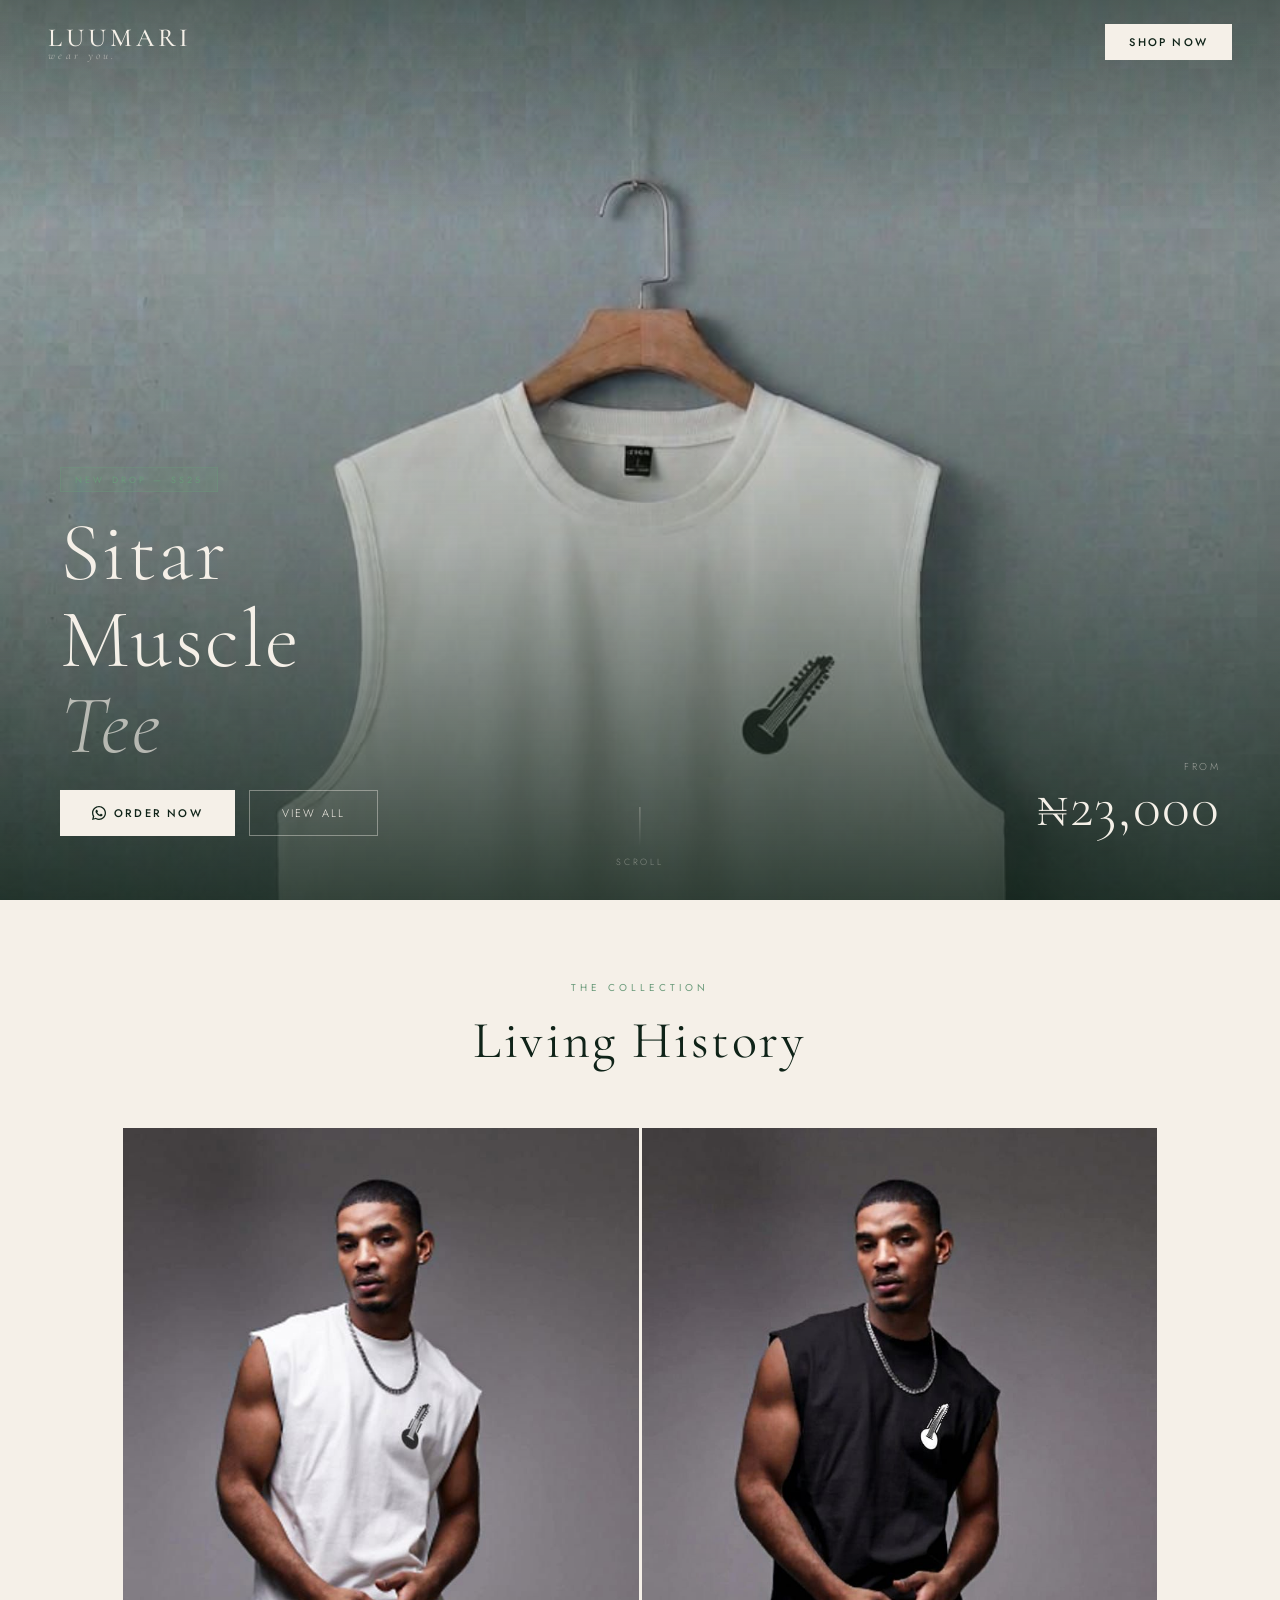
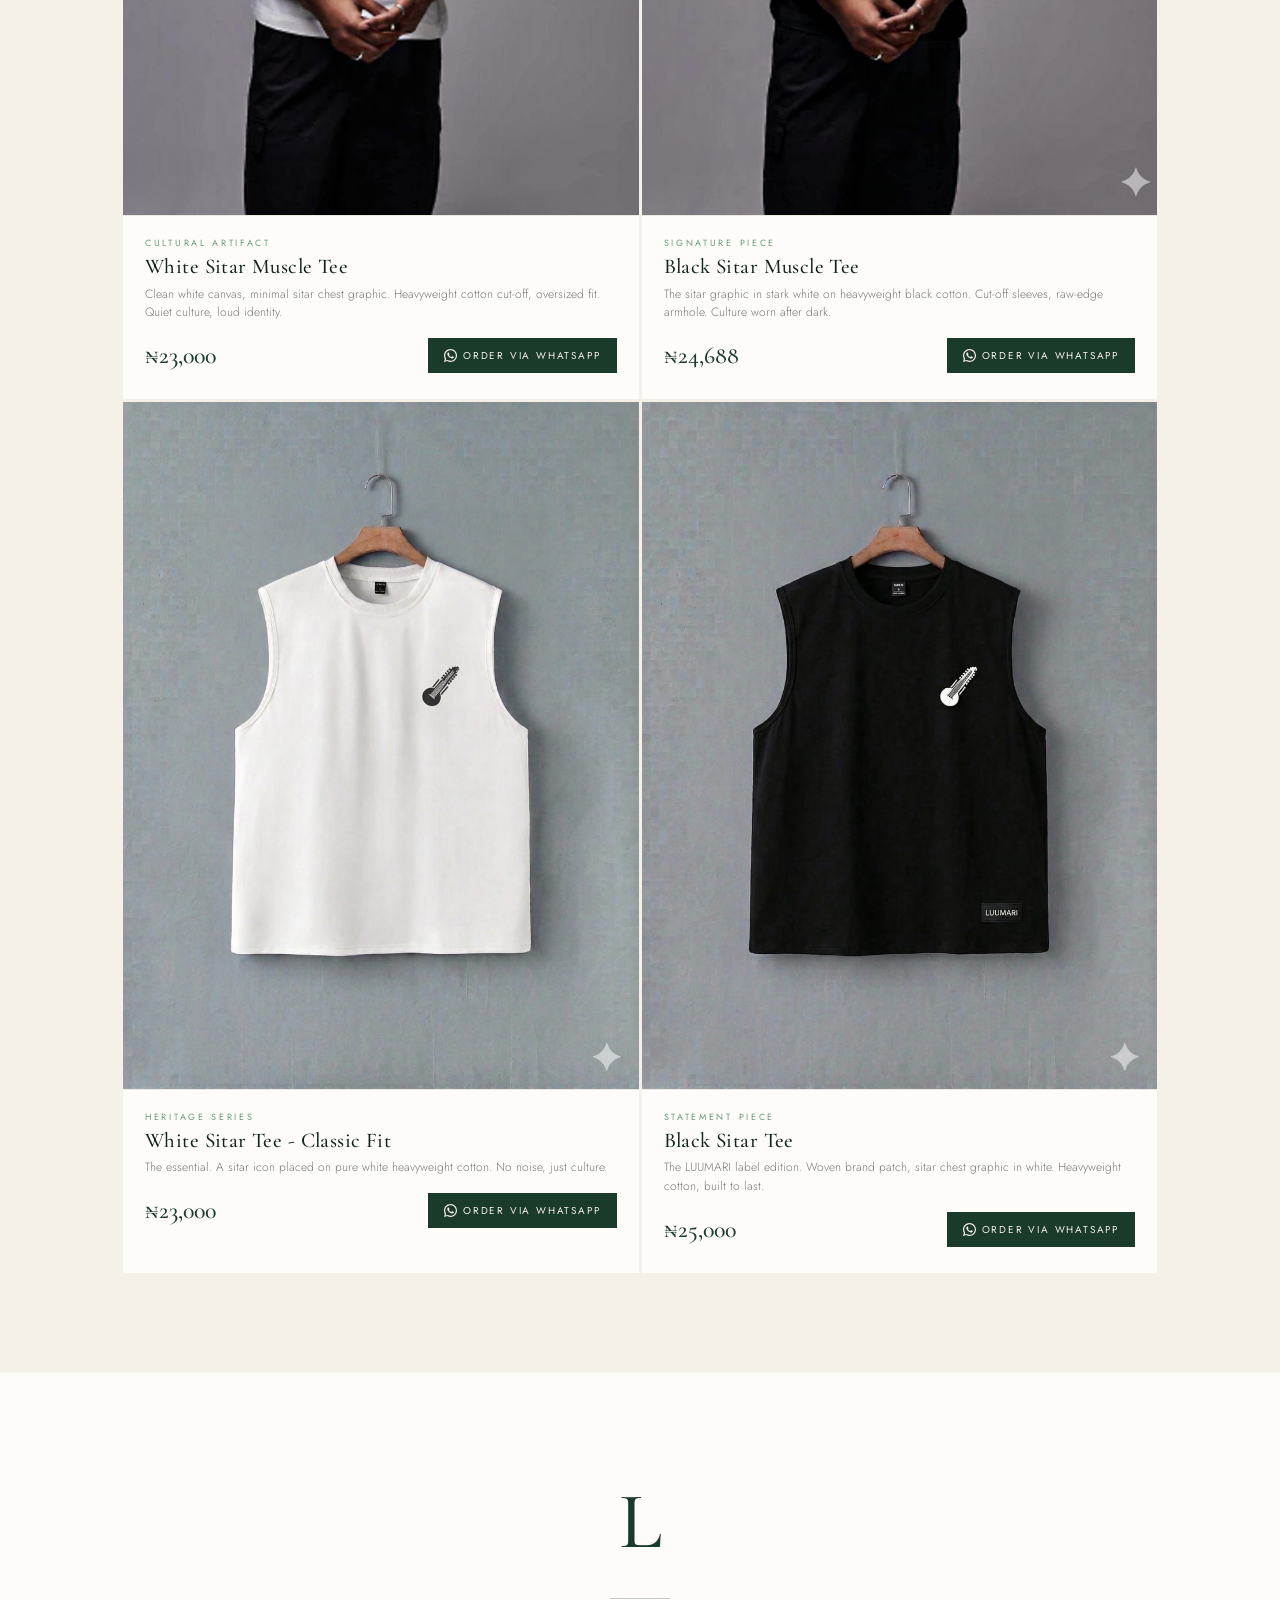
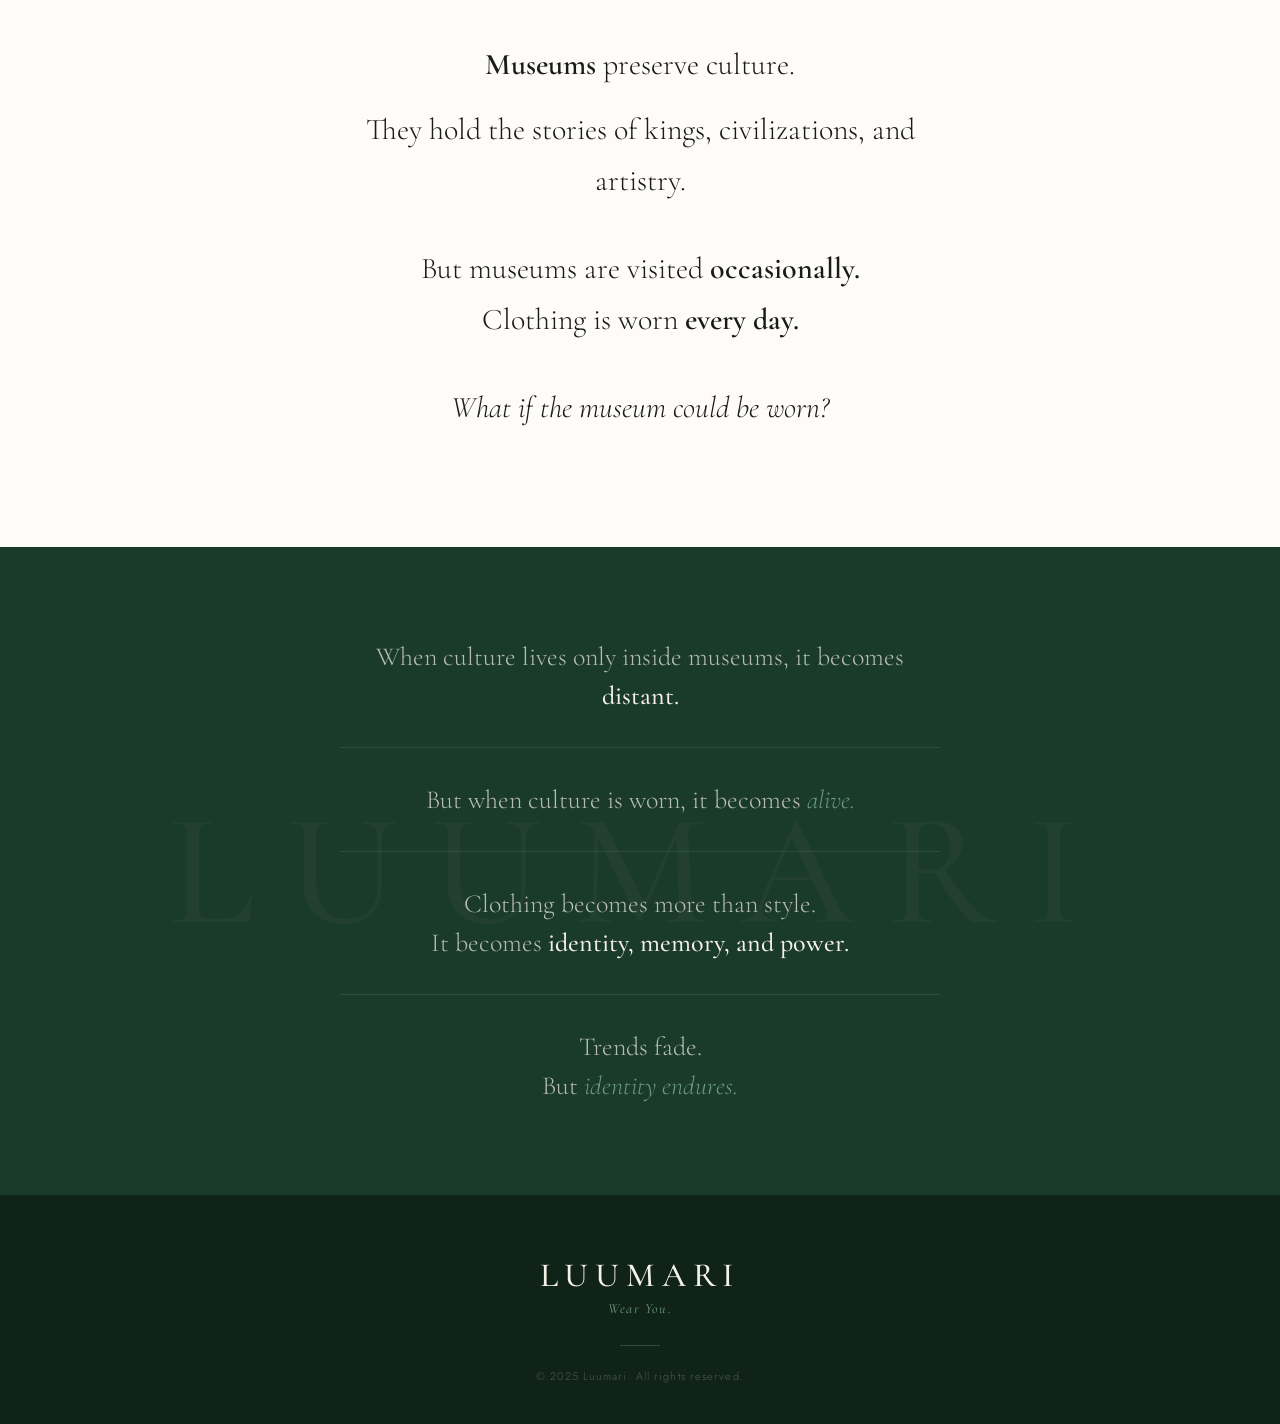
==== commit d06471c6: "Update luumari-1.html" ====
--- a/luumari-1.html
+++ b/luumari-1.html
@@ -605,7 +605,30 @@
 
   <div class="products-grid">
 
-    <!-- Product 1 -->
+     <!-- Product 1 -->
+    <a href="https://wa.me/1234567890?text=Hi%20Luumari%2C%20I%27m%20interested%20in%20the%20Adinkra%20Hoodie" class="product-card" target="_blank" rel="noopener">
+      <div class="product-img-wrap">
+        <img class="product-img"
+          src="./assets/images/luumari-model-in-white.jpg"
+          alt="White Sitar Muscle Tee" loading="lazy" />
+        <div class="product-overlay"><span class="overlay-text">Order on WhatsApp</span></div>
+      </div>
+      <div class="product-info">
+        <span class="product-tag">Cultural Artifact</span>
+        <div class="product-name">White Sitar Muscle Tee</div>
+        <div class="product-desc">Clean white canvas, minimal sitar chest graphic. Heavyweight cotton cut-off, oversized fit. Quiet culture, loud identity.</div>
+        <div class="product-footer">
+          <span class="product-price">₦23,000</span>
+          <span class="product-btn">
+            <svg viewBox="0 0 24 24"><path d="M17.472 14.382c-.297-.149-1.758-.867-2.03-.967-.273-.099-.471-.148-.67.15-.197.297-.767.966-.94 1.164-.173.199-.347.223-.644.075-.297-.15-1.255-.463-2.39-1.475-.883-.788-1.48-1.761-1.653-2.059-.173-.297-.018-.458.13-.606.134-.133.298-.347.446-.52.149-.174.198-.298.298-.497.099-.198.05-.371-.025-.52-.075-.149-.669-1.612-.916-2.207-.242-.579-.487-.5-.669-.51-.173-.008-.371-.01-.57-.01-.198 0-.52.074-.792.372-.272.297-1.04 1.016-1.04 2.479 0 1.462 1.065 2.875 1.213 3.074.149.198 2.096 3.2 5.077 4.487.709.306 1.262.489 1.694.625.712.227 1.36.195 1.871.118.571-.085 1.758-.719 2.006-1.413.248-.694.248-1.289.173-1.413-.074-.124-.272-.198-.57-.347z"/><path d="M12.005 0C5.374 0 0 5.373 0 12c0 2.117.554 4.103 1.523 5.83L.057 23.868l6.192-1.626C7.957 23.437 9.942 24 12.005 24 18.63 24 24 18.627 24 12S18.63 0 12.005 0zm.001 21.818c-1.832 0-3.53-.494-4.99-1.352l-.357-.211-3.676.965.983-3.58-.234-.368A9.808 9.808 0 012.18 12c0-5.415 4.409-9.818 9.826-9.818 5.417 0 9.826 4.403 9.826 9.818 0 5.415-4.41 9.818-9.826 9.818z"/></svg>
+            Order via WhatsApp
+          </span>
+        </div>
+      </div>
+    </a>
+
+    
+    <!-- Product 2 -->
     <a href="https://wa.me/1234567890?text=Hi%20Luumari%2C%20I%27m%20interested%20in%20the%20Heritage%20Woven%20Tee" class="product-card" target="_blank" rel="noopener">
       <div class="product-img-wrap">
         <img class="product-img"
@@ -627,28 +650,6 @@
       </div>
     </a>
 
-    <!-- Product 2 -->
-    <a href="https://wa.me/1234567890?text=Hi%20Luumari%2C%20I%27m%20interested%20in%20the%20Adinkra%20Hoodie" class="product-card" target="_blank" rel="noopener">
-      <div class="product-img-wrap">
-        <img class="product-img"
-          src="./assets/images/luumari-model-in-white.jpg"
-          alt="White Sitar Muscle Tee" loading="lazy" />
-        <div class="product-overlay"><span class="overlay-text">Order on WhatsApp</span></div>
-      </div>
-      <div class="product-info">
-        <span class="product-tag">Cultural Artifact</span>
-        <div class="product-name">White Sitar Muscle Tee</div>
-        <div class="product-desc">Clean white canvas, minimal sitar chest graphic. Heavyweight cotton cut-off, oversized fit. Quiet culture, loud identity.</div>
-        <div class="product-footer">
-          <span class="product-price">₦23,000</span>
-          <span class="product-btn">
-            <svg viewBox="0 0 24 24"><path d="M17.472 14.382c-.297-.149-1.758-.867-2.03-.967-.273-.099-.471-.148-.67.15-.197.297-.767.966-.94 1.164-.173.199-.347.223-.644.075-.297-.15-1.255-.463-2.39-1.475-.883-.788-1.48-1.761-1.653-2.059-.173-.297-.018-.458.13-.606.134-.133.298-.347.446-.52.149-.174.198-.298.298-.497.099-.198.05-.371-.025-.52-.075-.149-.669-1.612-.916-2.207-.242-.579-.487-.5-.669-.51-.173-.008-.371-.01-.57-.01-.198 0-.52.074-.792.372-.272.297-1.04 1.016-1.04 2.479 0 1.462 1.065 2.875 1.213 3.074.149.198 2.096 3.2 5.077 4.487.709.306 1.262.489 1.694.625.712.227 1.36.195 1.871.118.571-.085 1.758-.719 2.006-1.413.248-.694.248-1.289.173-1.413-.074-.124-.272-.198-.57-.347z"/><path d="M12.005 0C5.374 0 0 5.373 0 12c0 2.117.554 4.103 1.523 5.83L.057 23.868l6.192-1.626C7.957 23.437 9.942 24 12.005 24 18.63 24 24 18.627 24 12S18.63 0 12.005 0zm.001 21.818c-1.832 0-3.53-.494-4.99-1.352l-.357-.211-3.676.965.983-3.58-.234-.368A9.808 9.808 0 012.18 12c0-5.415 4.409-9.818 9.826-9.818 5.417 0 9.826 4.403 9.826 9.818 0 5.415-4.41 9.818-9.826 9.818z"/></svg>
-            Order via WhatsApp
-          </span>
-        </div>
-      </div>
-    </a>
-
     <!-- Product 3 -->
     <a href="https://wa.me/1234567890?text=Hi%20Luumari%2C%20I%27m%20interested%20in%20the%20Kente%20Track%20Pants" class="product-card" target="_blank" rel="noopener">
       <div class="product-img-wrap">
